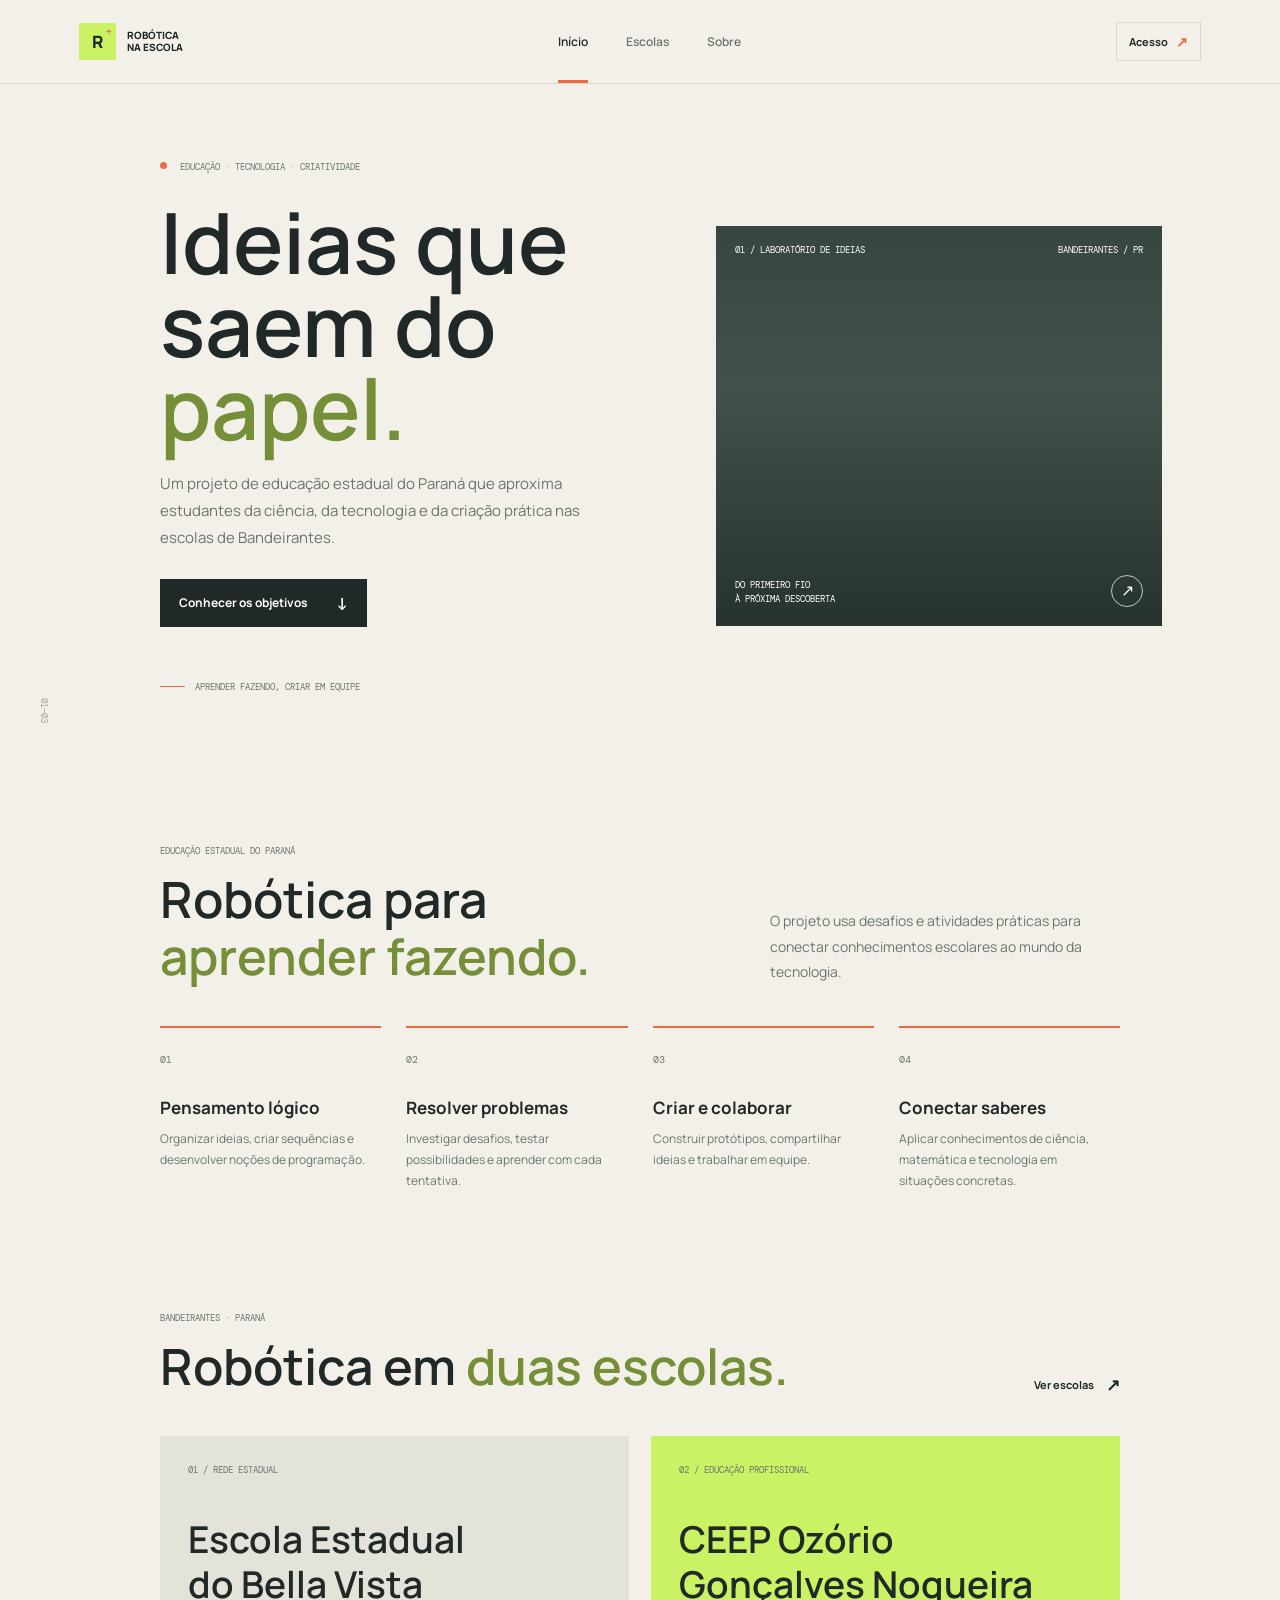
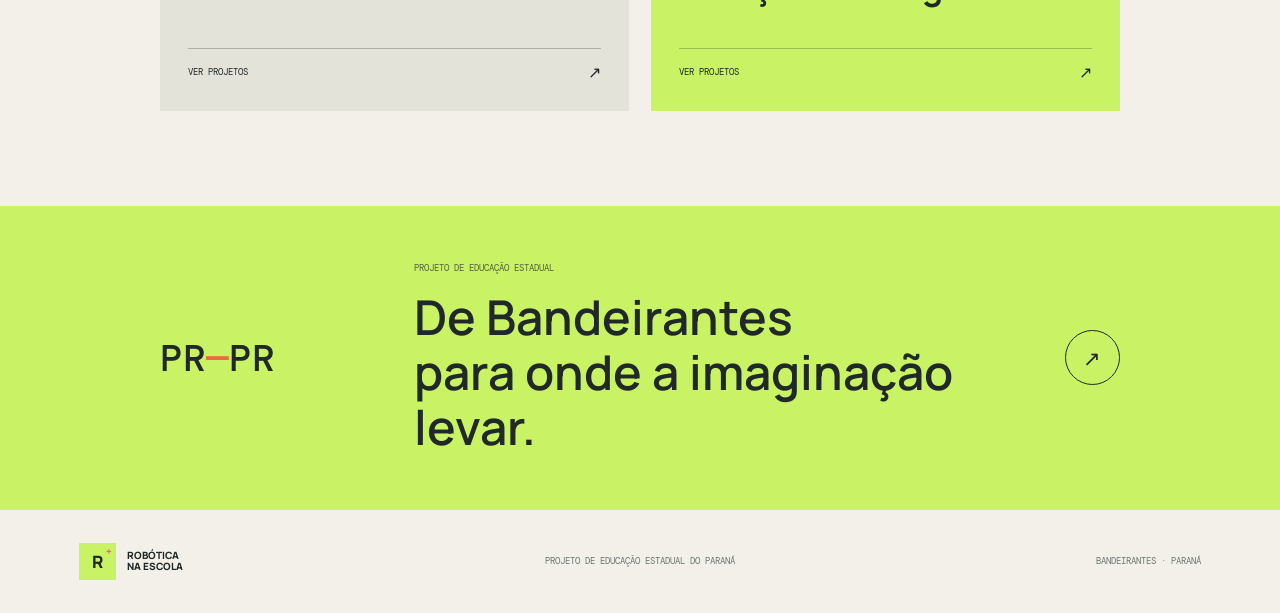
==== index.html @ b1c31bf0 "Initial commit" ====
<!DOCTYPE html>
<html lang="pt-BR">
<head>
  <meta charset="UTF-8">
  <meta name="viewport" content="width=device-width, initial-scale=1.0">
  <meta name="description" content="Projetos e experiências de robótica educativa desenvolvidos nas escolas de Bandeirantes, Paraná.">
  <title>Robótica na Escola | Bandeirantes, PR</title>
  <link rel="preconnect" href="https://fonts.googleapis.com">
  <link rel="preconnect" href="https://fonts.gstatic.com" crossorigin>
  <link href="https://fonts.googleapis.com/css2?family=DM+Mono:wght@400;500&family=Manrope:wght@400;500;600;700;800&display=swap" rel="stylesheet">
  <link rel="stylesheet" href="css/style.css">
</head>
<body>
  <header class="site-header">
    <a class="brand" href="index.html" aria-label="Robótica na Escola, página inicial">
      <span class="brand-mark" aria-hidden="true">R<span>+</span></span><span>ROBÓTICA<br>NA ESCOLA</span>
    </a>
    <nav class="main-nav" aria-label="Navegação principal"><a class="active" href="index.html">Início</a><a href="projetos.html">Escolas</a><a href="sobre.html">Sobre</a></nav>
    <a class="header-access" href="login.html">Acesso <span aria-hidden="true">↗</span></a>
  </header>
  <main>
    <section class="hero">
      <div class="hero-copy">
        <p class="eyebrow"><span class="live-dot"></span> EDUCAÇÃO · TECNOLOGIA · CRIATIVIDADE</p>
        <h1>Ideias que<br>saem do <em>papel.</em></h1>
        <p class="hero-intro">Um projeto de educação estadual do Paraná que aproxima estudantes da ciência, da tecnologia e da criação prática nas escolas de Bandeirantes.</p>
        <a class="button button-dark" href="#objetivos">Conhecer os objetivos <span aria-hidden="true">↓</span></a>
        <div class="hero-note"><span class="note-line"></span> APRENDER FAZENDO, CRIAR EM EQUIPE</div>
      </div>
      <div class="hero-visual" role="img" aria-label="Robô educativo montado com peças eletrônicas">
        <div class="visual-label"><span>01 / LABORATÓRIO DE IDEIAS</span><span>BANDEIRANTES / PR</span></div>
        <div class="visual-caption"><span>DO PRIMEIRO FIO<br>À PRÓXIMA DESCOBERTA</span><span class="caption-arrow">↗</span></div>
      </div>
      <div class="hero-index" aria-hidden="true">01—03</div>
    </section>
    <section class="objectives section-wrap" id="objetivos">
      <div class="section-heading"><div><p class="eyebrow">EDUCAÇÃO ESTADUAL DO PARANÁ</p><h2>Robótica para<br><em>aprender fazendo.</em></h2></div><p class="objectives-intro">O projeto usa desafios e atividades práticas para conectar conhecimentos escolares ao mundo da tecnologia.</p></div>
      <div class="objective-grid">
        <article><span class="principle-number">01</span><h3>Pensamento lógico</h3><p>Organizar ideias, criar sequências e desenvolver noções de programação.</p></article>
        <article><span class="principle-number">02</span><h3>Resolver problemas</h3><p>Investigar desafios, testar possibilidades e aprender com cada tentativa.</p></article>
        <article><span class="principle-number">03</span><h3>Criar e colaborar</h3><p>Construir protótipos, compartilhar ideias e trabalhar em equipe.</p></article>
        <article><span class="principle-number">04</span><h3>Conectar saberes</h3><p>Aplicar conhecimentos de ciência, matemática e tecnologia em situações concretas.</p></article>
      </div>
    </section>
    <section class="schools-preview section-wrap">
      <div class="section-heading"><div><p class="eyebrow">BANDEIRANTES · PARANÁ</p><h2>Robótica em <em>duas escolas.</em></h2></div><a class="text-link" href="projetos.html">Ver escolas <span aria-hidden="true">↗</span></a></div>
      <div class="school-grid">
        <a class="school-card" href="bella-vista.html"><span class="school-index">01 / REDE ESTADUAL</span><h3>Escola Estadual<br>do Bella Vista</h3><span class="school-link">VER PROJETOS <b aria-hidden="true">↗</b></span></a>
        <a class="school-card school-card-accent" href="ceep.html"><span class="school-index">02 / EDUCAÇÃO PROFISSIONAL</span><h3>CEEP Ozório<br>Gonçalves Nogueira</h3><span class="school-link">VER PROJETOS <b aria-hidden="true">↗</b></span></a>
      </div>
    </section>
    <section class="location-band"><div class="location-number">PR<span>—</span>PR</div><div><p class="eyebrow">PROJETO DE EDUCAÇÃO ESTADUAL</p><h2>De Bandeirantes<br>para onde a imaginação levar.</h2></div><a class="round-link" href="sobre.html" aria-label="Saiba mais sobre a proposta">↗</a></section>
  </main>
  <footer class="site-footer"><a class="brand footer-brand" href="index.html"><span class="brand-mark" aria-hidden="true">R<span>+</span></span><span>ROBÓTICA<br>NA ESCOLA</span></a><span>PROJETO DE EDUCAÇÃO ESTADUAL DO PARANÁ</span><span>BANDEIRANTES · PARANÁ</span></footer>
</body>
</html>
---- css/style.css ----
:root {
  color-scheme: light;
  --paper: #f2f0e9;
  --ink: #202927;
  --muted: #6d7470;
  --line: #d8d8cf;
  --green: #c9f264;
  --orange: #ec6945;
  --display: "Manrope", sans-serif;
  --mono: "DM Mono", monospace;
}
* { box-sizing: border-box; }
html { scroll-behavior: smooth; }
body { margin: 0; background: var(--paper); color: var(--ink); font-family: var(--display); -webkit-font-smoothing: antialiased; }
a { color: inherit; text-decoration: none; }
.site-header { height: 84px; padding: 0 6.2%; display: flex; align-items: center; justify-content: space-between; border-bottom: 1px solid var(--line); }
.brand { display: inline-flex; align-items: center; gap: 11px; font-size: 10px; font-weight: 800; line-height: 1.12; }
.brand-mark { width: 37px; height: 37px; display: grid; place-items: center; position: relative; background: var(--green); font-size: 17px; font-weight: 800; }
.brand-mark span { position: absolute; right: 4px; top: 3px; color: var(--orange); font-size: 10px; }
.main-nav { display: flex; align-items: center; gap: 38px; height: 100%; }
.main-nav a { height: 100%; display: inline-flex; align-items: center; position: relative; color: var(--muted); font-size: 12px; font-weight: 600; }
.main-nav a:hover, .main-nav a.active { color: var(--ink); }
.main-nav a.active::after { position: absolute; right: 0; bottom: 0; left: 0; height: 3px; background: var(--orange); content: ""; }
.header-place, .eyebrow, .visual-label, .visual-caption, .hero-note, .feature-meta, .project-tag, .site-footer > span { font-family: var(--mono); font-size: 9px; }
.header-place { color: var(--muted); }
.eyebrow { margin: 0; color: var(--muted); line-height: 1.7; }
.live-dot { width: 7px; height: 7px; display: inline-block; margin: 0 8px 1px 0; border-radius: 50%; background: var(--orange); }
h1, h2, h3, p { margin-top: 0; }
.hero { min-height: 590px; padding: 76px 9.2% 66px 12.5%; display: grid; grid-template-columns: 1fr .92fr; align-items: center; gap: 7%; position: relative; overflow: hidden; }
.hero-copy { position: relative; z-index: 1; }
.hero h1, .page-hero h1, .about-copy h1 { margin: 26px 0 20px; font-size: clamp(54px, 6.6vw, 88px); font-weight: 600; line-height: .98; }
h1 em, h2 em { color: #758f38; font-style: normal; }
.hero-intro, .page-intro { max-width: 420px; margin-bottom: 28px; color: var(--muted); font-size: 15px; line-height: 1.8; }
.button { display: inline-flex; min-height: 48px; padding: 0 19px; align-items: center; gap: 28px; font-size: 12px; font-weight: 700; transition: transform 180ms ease, background 180ms ease; }
.button:hover { transform: translateY(-2px); }
.button-dark { background: var(--ink); color: white; }
.button-dark:hover { background: #394540; }
.button span, .text-link span { font-size: 17px; }
.hero-note { margin-top: 54px; display: flex; align-items: center; gap: 10px; color: var(--muted); }
.note-line { width: 25px; height: 1px; background: var(--orange); }
.hero-visual { min-height: 400px; position: relative; background: #42514b url("https://images.unsplash.com/photo-1485827404703-89b55fcc595e?auto=format&fit=crop&w=1100&q=85") center 42% / cover; }
.hero-visual::after { position: absolute; inset: 0; background: linear-gradient(180deg, rgba(24,34,30,.24), transparent 40%, rgba(24,34,30,.65)); content: ""; }
.visual-label, .visual-caption { position: absolute; z-index: 1; right: 19px; left: 19px; display: flex; justify-content: space-between; color: white; }
.visual-label { top: 18px; }
.visual-caption { bottom: 19px; align-items: end; line-height: 1.65; }
.caption-arrow { width: 32px; height: 32px; display: grid; place-items: center; border: 1px solid rgba(255,255,255,.7); border-radius: 50%; font-size: 16px; }
.hero-index { position: absolute; bottom: 36px; left: 3%; color: #a2a49b; font-family: var(--mono); font-size: 9px; writing-mode: vertical-rl; }
.intro-strip { min-height: 150px; padding: 34px 12.5%; display: grid; grid-template-columns: 1fr 2fr 1fr; align-items: center; gap: 30px; border-block: 1px solid var(--line); }
.intro-strip p:nth-child(2) { max-width: 600px; margin: 0; font-size: 18px; font-weight: 600; line-height: 1.5; }
.text-link { display: inline-flex; align-items: center; justify-content: end; gap: 12px; font-size: 11px; font-weight: 700; white-space: nowrap; }
.text-link:hover { color: #758f38; }
.section-wrap { padding-right: 12.5%; padding-left: 12.5%; }
.objectives { padding-top: 85px; padding-bottom: 85px; }
.objectives .section-heading { align-items: end; }
.objectives-intro { max-width: 350px; margin: 0 0 2px; color: var(--muted); font-size: 14px; line-height: 1.8; }
.objective-grid { display: grid; grid-template-columns: repeat(4, 1fr); gap: 25px; }
.objective-grid article { min-height: 180px; padding: 18px 16px 10px 0; border-top: 2px solid var(--orange); }
.objective-grid h3 { margin: 28px 0 9px; font-size: 17px; font-weight: 700; }
.objective-grid p { margin: 0; color: var(--muted); font-size: 12px; line-height: 1.75; }
.schools-preview { padding-top: 20px; padding-bottom: 95px; }
.school-grid, .school-directory { display: grid; grid-template-columns: repeat(2, minmax(0, 1fr)); gap: 22px; }
.school-card { min-height: 275px; padding: 28px; display: flex; flex-direction: column; align-items: flex-start; justify-content: space-between; background: #e4e3da; transition: transform 180ms ease, background 180ms ease; }
.school-card:hover { transform: translateY(-4px); background: #ddded2; }
.school-card-accent { background: var(--green); }
.school-card-accent:hover { background: #d9fb8d; }
.school-index { font-family: var(--mono); font-size: 9px; color: var(--muted); }
.school-card h2, .school-card h3 { margin: 32px 0; font-size: clamp(26px, 3vw, 37px); font-weight: 600; line-height: 1.2; }
.school-card p { max-width: 400px; margin: -12px 0 22px; color: var(--muted); font-size: 13px; line-height: 1.7; }
.school-link { width: 100%; padding-top: 13px; display: flex; justify-content: space-between; align-items: center; border-top: 1px solid rgba(32,41,39,.28); font-family: var(--mono); font-size: 9px; }
.school-link b { font-size: 16px; font-weight: 400; }
.school-directory { padding-top: 60px; padding-bottom: 90px; }
.school-directory .school-card { min-height: 330px; }
.school-hero { min-height: 480px; padding: 65px 12.5%; display: grid; grid-template-columns: 1fr .8fr; align-items: center; gap: 8%; border-bottom: 1px solid var(--line); }
.school-hero h1 { margin: 24px 0 18px; font-size: clamp(46px, 5.6vw, 70px); font-weight: 600; line-height: 1.03; }
.school-hero .page-intro { max-width: 450px; }
.school-hero .text-link { justify-content: start; }
.school-hero-image { min-height: 325px; background-color: #d7d9ce; background-position: center; background-size: cover; }
.school-hero-bella .school-hero-image { background-image: url("https://images.unsplash.com/photo-1581091226825-a6a2a5aee158?auto=format&fit=crop&w=1000&q=85"); }
.school-hero-ceep .school-hero-image { background-image: url("https://images.unsplash.com/photo-1518770660439-4636190af475?auto=format&fit=crop&w=1000&q=85"); }
.school-projects { padding-top: 80px; padding-bottom: 95px; }
.school-projects .section-heading { align-items: end; }
.school-projects .section-heading h2 { line-height: 1.16; }
.empty-projects { min-height: 240px; padding: 35px; display: flex; flex-direction: column; align-items: flex-start; justify-content: center; border: 1px dashed #b7bbb0; }
.empty-mark { width: 36px; height: 36px; margin-bottom: 18px; display: grid; place-items: center; background: var(--green); font-size: 23px; }
.empty-projects h3 { margin-bottom: 8px; font-size: 18px; font-weight: 600; }
.empty-projects p { max-width: 540px; margin: 0; color: var(--muted); font-size: 13px; line-height: 1.8; }
.featured { padding-top: 95px; padding-bottom: 100px; }
.section-heading { margin-bottom: 40px; display: flex; justify-content: space-between; align-items: end; gap: 24px; }
.section-heading h2 { margin: 12px 0 0; font-size: clamp(34px, 4vw, 50px); font-weight: 600; line-height: 1.15; }
.feature-grid { display: grid; grid-template-columns: 1.2fr .8fr; align-items: start; gap: 28px; }
.feature-card { display: block; }
.feature-card:nth-child(2) { margin-top: 78px; }
.feature-image { height: 260px; background-color: #d7d9ce; background-position: center; background-size: cover; transition: filter 220ms ease; }
.feature-card:hover .feature-image { filter: saturate(1.18); }
.image-circuit { background-image: url("https://images.unsplash.com/photo-1518770660439-4636190af475?auto=format&fit=crop&w=1000&q=80"); }
.image-team { background-image: url("https://images.unsplash.com/photo-1581091226825-a6a2a5aee158?auto=format&fit=crop&w=900&q=80"); }
.feature-meta { margin: 16px 0 11px; display: flex; justify-content: space-between; color: var(--muted); }
.feature-card h3 { margin: 0; font-size: 20px; font-weight: 600; line-height: 1.35; }
.location-band { min-height: 300px; padding: 55px 12.5%; display: grid; grid-template-columns: .7fr 2fr auto; align-items: center; gap: 40px; background: var(--green); }
.location-number { font-family: var(--mono); font-size: 38px; font-weight: 500; }
.location-number span { color: var(--orange); }
.location-band .eyebrow { color: #53623b; }
.location-band h2 { margin: 13px 0 0; font-size: clamp(32px, 4vw, 48px); font-weight: 600; line-height: 1.15; }
.round-link { width: 55px; height: 55px; display: grid; place-items: center; border: 1px solid var(--ink); border-radius: 50%; font-size: 21px; }
.round-link:hover { background: rgba(255,255,255,.5); }
.site-footer { min-height: 103px; padding: 20px 6.2%; display: flex; justify-content: space-between; align-items: center; gap: 20px; }
.site-footer > span { color: var(--muted); }
.footer-brand { flex-shrink: 0; }
.page-hero { padding: 95px 12.5% 75px; border-bottom: 1px solid var(--line); }
.page-hero h1 { margin-bottom: 20px; }
.page-hero .page-intro { margin-bottom: 0; }
.project-list { padding-top: 25px; padding-bottom: 90px; }
.project-entry { padding: 55px 0; display: grid; grid-template-columns: 1.15fr .85fr; align-items: center; gap: 8%; border-bottom: 1px solid var(--line); }
.project-entry-reverse { grid-template-columns: .85fr 1.15fr; }
.project-entry-reverse .project-photo { order: 2; }
.project-photo { min-height: 340px; background-position: center; background-size: cover; }
.project-photo-one { background-image: url("https://images.unsplash.com/photo-1518770660439-4636190af475?auto=format&fit=crop&w=1100&q=85"); }
.project-photo-two { background-image: url("https://images.unsplash.com/photo-1485827404703-89b55fcc595e?auto=format&fit=crop&w=1100&q=85"); }
.project-photo-three { background-image: url("https://images.unsplash.com/photo-1581091226825-a6a2a5aee158?auto=format&fit=crop&w=1100&q=85"); }
.project-info h2 { margin: 14px 0; font-size: clamp(30px, 3.6vw, 45px); font-weight: 600; line-height: 1.13; }
.project-info > p:not(.eyebrow) { max-width: 390px; margin-bottom: 22px; color: var(--muted); font-size: 13px; line-height: 1.8; }
.project-tag { display: inline-block; padding: 8px 10px; background: #e5e4db; color: #59625c; }
.closing-band { padding: 76px 12.5% 82px; background: var(--ink); color: white; }
.closing-band .eyebrow { color: #b6c3ad; }
.closing-band h2 { margin: 15px 0 25px; font-size: clamp(37px, 5vw, 58px); font-weight: 600; line-height: 1.12; }
.button-light { background: var(--green); color: var(--ink); }
.button-light:hover { background: #dbff88; }
.about-hero { min-height: 530px; padding: 75px 12.5%; display: grid; grid-template-columns: 1fr .86fr; align-items: center; gap: 8%; }
.about-copy h1 { font-size: clamp(52px, 6vw, 76px); }
.about-copy .page-intro { max-width: 460px; }
.about-photo { min-height: 370px; background: #d8d9cd url("https://images.unsplash.com/photo-1518770660439-4636190af475?auto=format&fit=crop&w=1000&q=85") center / cover; }
.principles { padding-top: 80px; padding-bottom: 95px; border-top: 1px solid var(--line); }
.principle-grid { margin-top: 42px; display: grid; grid-template-columns: repeat(3, 1fr); gap: 34px; }
.principle-grid article { padding-top: 20px; border-top: 2px solid var(--orange); }
.principle-number { color: var(--muted); font-family: var(--mono); font-size: 10px; }
.principle-grid h3 { margin: 26px 0 10px; font-size: 19px; font-weight: 700; }
.principle-grid p { max-width: 280px; margin: 0; color: var(--muted); font-size: 13px; line-height: 1.8; }
.about-location { min-height: 300px; padding: 56px 17%; display: flex; align-items: center; gap: 10%; background: #e3e3d9; }
.location-stamp { width: 104px; height: 104px; flex: 0 0 104px; display: grid; place-items: center; border: 1px solid var(--orange); border-radius: 50%; color: #b74c30; font-family: var(--mono); font-size: 10px; line-height: 1.8; text-align: center; transform: rotate(-10deg); }
.about-location h2 { margin: 11px 0; font-size: 33px; font-weight: 600; }
.about-location div > p:last-child { max-width: 540px; margin: 0; color: var(--muted); font-size: 13px; line-height: 1.8; }
.header-access { display: inline-flex; align-items: center; gap: 8px; padding: 9px 12px; border: 1px solid var(--line); font-size: 11px; font-weight: 700; }
.header-access span { color: var(--orange); font-size: 14px; }
.published-project { margin-top: 18px; padding: 24px; background: #e7e6de; }
.published-project img { width: 100%; max-height: 360px; margin-bottom: 20px; object-fit: cover; }
.published-project h3 { margin: 0 0 10px; font-size: 22px; }
.published-project p { max-width: 750px; margin: 0 0 12px; color: var(--muted); font-size: 13px; line-height: 1.8; white-space: pre-line; }
.published-project .published-summary { color: var(--ink); font-size: 15px; font-weight: 600; }
.portal-main { min-height: calc(100vh - 187px); padding: 70px 12.5% 90px; display: grid; grid-template-columns: .85fr 1.15fr; align-items: start; gap: 8%; }
.portal-heading h1 { margin: 24px 0 17px; font-size: clamp(48px, 5vw, 68px); font-weight: 600; line-height: 1.02; }
.portal-heading > p:last-child { max-width: 390px; color: var(--muted); font-size: 14px; line-height: 1.8; }
.portal-panel { min-width: 0; padding: 28px; background: #e7e6de; }
.connection-notice, .workspace-message { margin: 0 0 20px; padding: 12px 14px; background: #f3f0e7; color: var(--muted); font-size: 12px; line-height: 1.6; }
.workspace-message.is-error { color: #a33d29; }
.login-form, .proposal-form { display: grid; gap: 10px; }
.signup-form { margin-top: 25px; padding-top: 24px; border-top: 1px solid #c9cbc1; }
.login-form .eyebrow, .proposal-form .eyebrow { margin-bottom: 7px; }
.login-form label, .proposal-form label { margin-top: 6px; font-size: 12px; font-weight: 700; }
.login-form input, .proposal-form input, .proposal-form select, .proposal-form textarea { width: 100%; min-height: 44px; padding: 10px 12px; border: 1px solid #c4c7bb; border-radius: 0; background: var(--paper); color: var(--ink); font: inherit; font-size: 13px; }
.proposal-form textarea { resize: vertical; line-height: 1.6; }
.login-form .button, .proposal-form .button { justify-self: start; margin-top: 10px; border: 0; cursor: pointer; }
.login-form .button-outline { border: 1px solid #9ea49a; background: transparent; color: var(--ink); }
.form-help { margin: 8px 0 0; color: var(--muted); font-size: 11px; line-height: 1.6; }
.workspace-top { margin-bottom: 20px; display: flex; justify-content: space-between; align-items: center; gap: 15px; }
.workspace-top h2 { margin: 5px 0 0; font-size: 23px; }
.button-outline { min-height: 40px; border: 1px solid #9ea49a; background: transparent; color: var(--ink); cursor: pointer; }
.proposal-form { padding-top: 22px; border-top: 1px solid #c9cbc1; }
.dashboard-section { margin-top: 35px; padding-top: 22px; border-top: 1px solid #c9cbc1; }
.dashboard-section h3 { margin-bottom: 15px; font-size: 17px; }
.dashboard-row { min-height: 48px; padding: 10px 0; display: flex; justify-content: space-between; align-items: center; gap: 14px; border-top: 1px solid #d2d3ca; font-size: 12px; }
.text-button { flex: 0 0 auto; padding: 8px 0 8px 8px; border: 0; background: transparent; color: #526b35; font: inherit; font-weight: 700; cursor: pointer; }
.review-item { padding: 18px 0; border-top: 1px solid #d2d3ca; }
.review-item h4 { margin: 0 0 8px; font-size: 16px; }
.review-item p { margin: 0 0 8px; color: var(--muted); font-size: 12px; line-height: 1.7; white-space: pre-line; }
.review-actions { display: flex; gap: 10px; margin-top: 15px; }
.review-actions .button { min-height: 38px; padding: 0 13px; font-size: 11px; }
.review-actions .button:disabled { opacity: .5; cursor: wait; }
[hidden] { display: none !important; }
@media (max-width: 760px) {
  .site-header { height: 72px; padding: 0 5%; }
  .brand { gap: 8px; font-size: 9px; }
  .brand-mark { width: 33px; height: 33px; }
  .main-nav { gap: 17px; }
  .main-nav a { font-size: 11px; }
  .header-place { display: none; }
  .header-access { padding: 7px 8px; font-size: 10px; }
  .hero { min-height: auto; padding: 62px 7% 48px; grid-template-columns: 1fr; gap: 38px; }
  .hero h1, .page-hero h1, .about-copy h1 { font-size: clamp(52px, 13vw, 76px); }
  .hero-note { margin-top: 34px; }
  .hero-visual { min-height: 350px; }
  .hero-index { display: none; }
  .intro-strip { padding: 30px 7%; grid-template-columns: 1fr; gap: 13px; }
  .intro-strip p:nth-child(2) { font-size: 17px; }
  .text-link { justify-content: start; }
  .section-wrap { padding-right: 7%; padding-left: 7%; }
  .objectives { padding-top: 60px; padding-bottom: 55px; }
  .objectives .section-heading { align-items: start; }
  .objectives-intro { font-size: 13px; }
  .objective-grid { grid-template-columns: repeat(2, minmax(0, 1fr)); gap: 14px; }
  .objective-grid article { min-height: 165px; padding-right: 8px; }
  .objective-grid h3 { margin-top: 20px; font-size: 15px; }
  .school-grid, .school-directory { grid-template-columns: 1fr; gap: 14px; }
  .school-card { min-height: 240px; padding: 23px; }
  .school-card h2, .school-card h3 { font-size: 29px; }
  .schools-preview { padding-top: 0; padding-bottom: 65px; }
  .school-directory { padding-top: 35px; padding-bottom: 55px; }
  .school-directory .school-card { min-height: 270px; }
  .school-hero { min-height: auto; padding: 58px 7% 44px; grid-template-columns: 1fr; gap: 25px; }
  .school-hero h1 { font-size: clamp(43px, 11vw, 64px); }
  .school-hero-image { min-height: 270px; }
  .school-projects { padding-top: 55px; padding-bottom: 65px; }
  .school-projects .section-heading { align-items: start; }
  .empty-projects { min-height: 220px; padding: 25px; }
  .featured { padding-top: 65px; padding-bottom: 68px; }
  .section-heading { align-items: start; flex-direction: column; gap: 18px; }
  .feature-grid { grid-template-columns: 1fr; gap: 36px; }
  .feature-card:nth-child(2) { margin-top: 0; }
  .feature-image { height: 250px; }
  .location-band { min-height: 280px; padding: 45px 7%; grid-template-columns: 1fr auto; gap: 15px; }
  .location-number { grid-column: 1 / -1; font-size: 29px; }
  .location-band h2 { font-size: 34px; }
  .round-link { width: 46px; height: 46px; }
  .site-footer { padding: 24px 5%; flex-wrap: wrap; }
  .site-footer > span { font-size: 8px; }
  .page-hero { padding: 65px 7% 50px; }
  .project-list { padding-top: 0; padding-bottom: 55px; }
  .project-entry, .project-entry-reverse { padding: 35px 0; grid-template-columns: 1fr; gap: 25px; }
  .project-entry-reverse .project-photo { order: 0; }
  .project-photo { min-height: 270px; }
  .closing-band { padding: 58px 7%; }
  .about-hero { padding: 60px 7% 50px; grid-template-columns: 1fr; gap: 20px; }
  .about-photo { min-height: 280px; }
  .principles { padding-top: 60px; padding-bottom: 65px; }
  .principle-grid { margin-top: 25px; grid-template-columns: 1fr; gap: 25px; }
  .principle-grid article { padding-top: 15px; }
  .principle-grid h3 { margin: 16px 0 7px; }
  .about-location { padding: 45px 7%; align-items: flex-start; gap: 22px; }
  .location-stamp { width: 75px; height: 75px; flex-basis: 75px; font-size: 8px; }
  .about-location h2 { font-size: 25px; }
  .portal-main { padding: 52px 7% 65px; grid-template-columns: 1fr; gap: 30px; }
  .portal-heading h1 { font-size: 52px; }
  .portal-panel { padding: 22px; }
}
@media (max-width: 390px) {
  .site-header { padding: 0 4%; }
  .main-nav { gap: 11px; }
  .brand { gap: 6px; font-size: 8px; }
  .brand-mark { width: 29px; height: 29px; }
  .main-nav a { font-size: 10px; }
  .about-location { flex-direction: column; }
}
@media (prefers-reduced-motion: reduce) {
  *, *::before, *::after { scroll-behavior: auto !important; transition-duration: .01ms !important; }
}
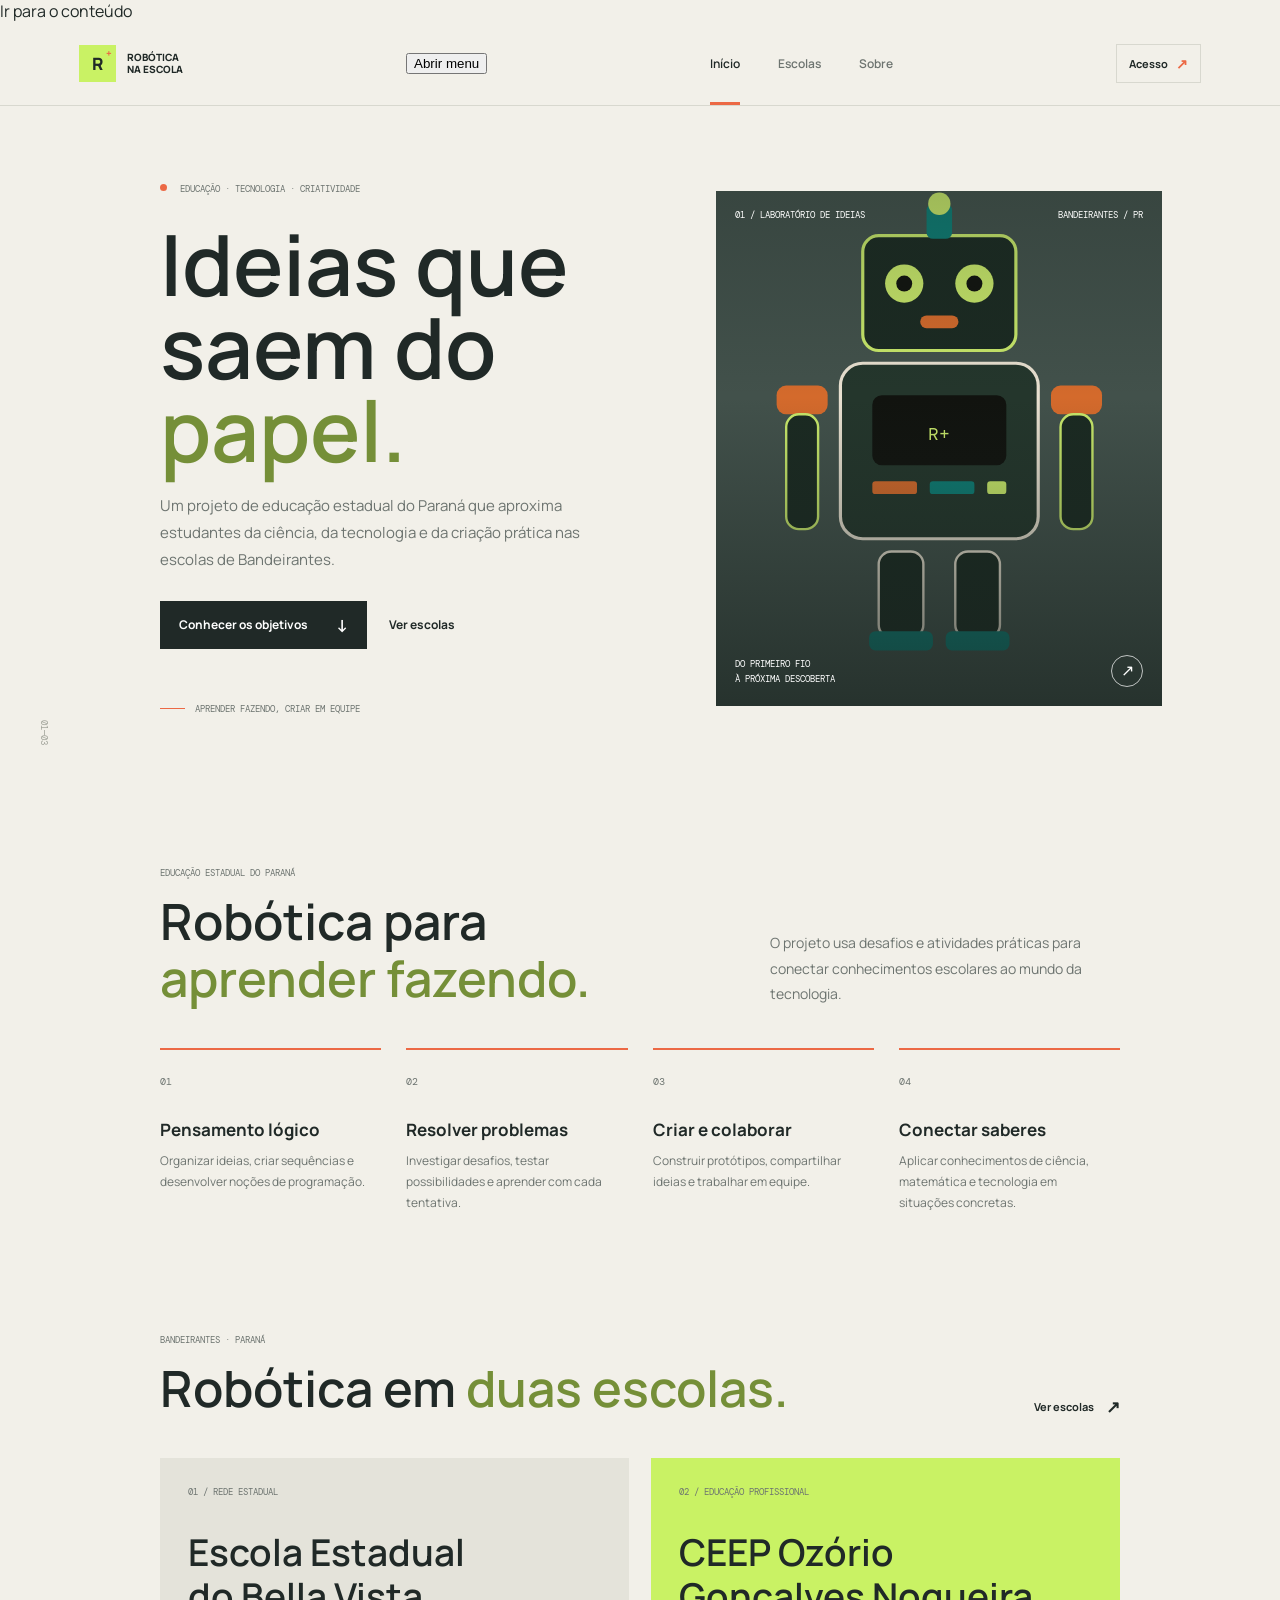
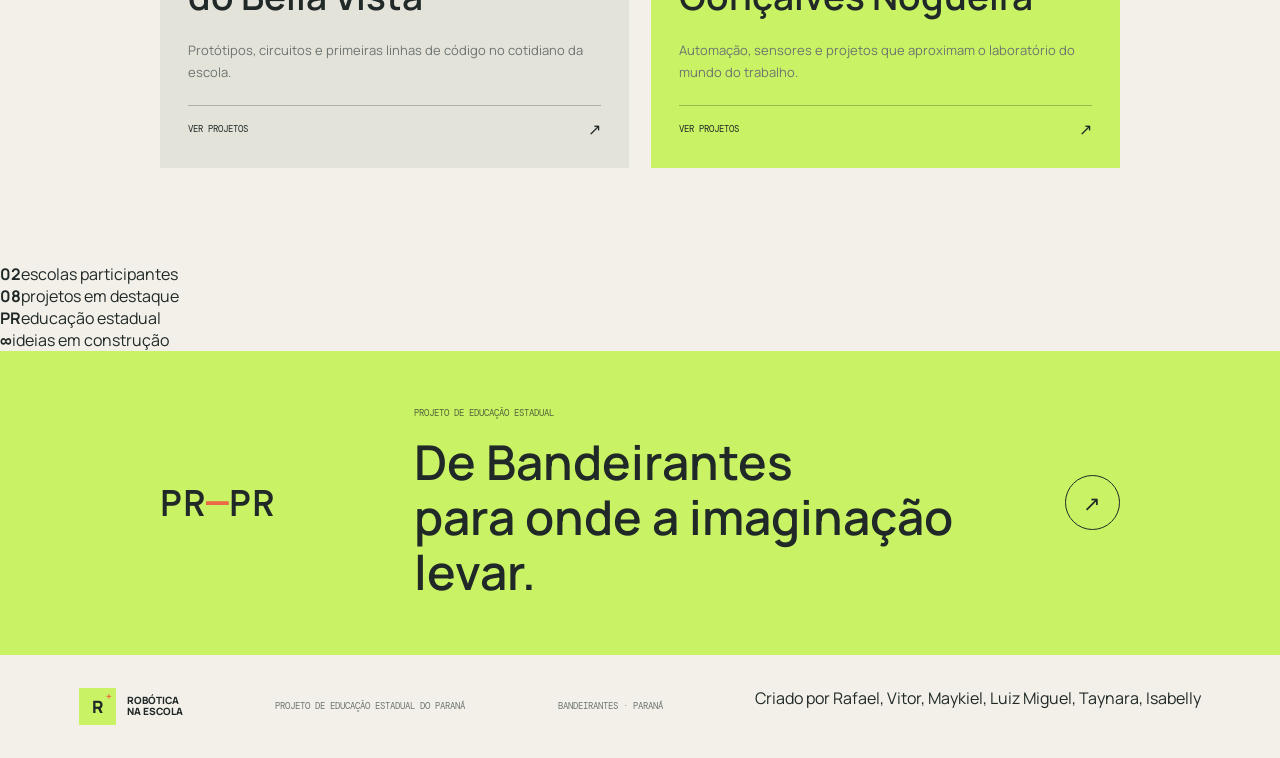
==== commit 9eab0fd1: "Update index.html" ====
--- a/index.html
+++ b/index.html
@@ -11,46 +11,152 @@
   <link rel="stylesheet" href="css/style.css">
 </head>
 <body>
+  <a class="skip-link" href="#conteudo">Ir para o conteúdo</a>
   <header class="site-header">
     <a class="brand" href="index.html" aria-label="Robótica na Escola, página inicial">
-      <span class="brand-mark" aria-hidden="true">R<span>+</span></span><span>ROBÓTICA<br>NA ESCOLA</span>
+      <span class="brand-mark" aria-hidden="true">R<span>+</span></span>
+      <span>ROBÓTICA<br>NA ESCOLA</span>
     </a>
-    <nav class="main-nav" aria-label="Navegação principal"><a class="active" href="index.html">Início</a><a href="projetos.html">Escolas</a><a href="sobre.html">Sobre</a></nav>
+    <button class="nav-toggle" type="button" aria-expanded="false" aria-controls="menu-principal">
+      <span class="sr-only">Abrir menu</span>
+      <span></span><span></span>
+    </button>
+    <nav class="main-nav" id="menu-principal" aria-label="Navegação principal">
+      <a class="active" href="index.html">Início</a>
+      <a href="projetos.html">Escolas</a>
+      <a href="sobre.html">Sobre</a>
+    </nav>
     <a class="header-access" href="login.html">Acesso <span aria-hidden="true">↗</span></a>
   </header>
-  <main>
+
+  <main id="conteudo">
     <section class="hero">
       <div class="hero-copy">
         <p class="eyebrow"><span class="live-dot"></span> EDUCAÇÃO · TECNOLOGIA · CRIATIVIDADE</p>
         <h1>Ideias que<br>saem do <em>papel.</em></h1>
         <p class="hero-intro">Um projeto de educação estadual do Paraná que aproxima estudantes da ciência, da tecnologia e da criação prática nas escolas de Bandeirantes.</p>
-        <a class="button button-dark" href="#objetivos">Conhecer os objetivos <span aria-hidden="true">↓</span></a>
+        <div class="hero-actions">
+          <a class="button button-dark" href="#objetivos">Conhecer os objetivos <span aria-hidden="true">↓</span></a>
+          <a class="button button-ghost" href="projetos.html">Ver escolas</a>
+        </div>
         <div class="hero-note"><span class="note-line"></span> APRENDER FAZENDO, CRIAR EM EQUIPE</div>
       </div>
       <div class="hero-visual" role="img" aria-label="Robô educativo montado com peças eletrônicas">
         <div class="visual-label"><span>01 / LABORATÓRIO DE IDEIAS</span><span>BANDEIRANTES / PR</span></div>
+        <div class="robot-stage">
+          <div class="grid-lines" aria-hidden="true"></div>
+          <svg class="robot-svg" viewBox="0 0 280 320" fill="none" xmlns="http://www.w3.org/2000/svg" aria-hidden="true">
+            <rect x="92" y="28" width="96" height="72" rx="10" fill="#1B2A22" stroke="#C8E86A" stroke-width="2"/>
+            <circle cx="118" cy="58" r="12" fill="#C8E86A"/>
+            <circle cx="162" cy="58" r="12" fill="#C8E86A"/>
+            <circle cx="118" cy="58" r="5" fill="#11130F"/>
+            <circle cx="162" cy="58" r="5" fill="#11130F"/>
+            <rect x="128" y="78" width="24" height="8" rx="4" fill="#D46A2C"/>
+            <rect x="132" y="8" width="16" height="22" rx="4" fill="#0E7C74"/>
+            <circle cx="140" cy="8" r="7" fill="#C8E86A" class="antenna-dot"/>
+            <rect x="78" y="108" width="124" height="110" rx="14" fill="#24362C" stroke="#E8E0D0" stroke-width="2"/>
+            <rect x="98" y="128" width="84" height="44" rx="6" fill="#11130F"/>
+            <text x="140" y="156" text-anchor="middle" fill="#C8E86A" font-family="DM Mono, monospace" font-size="11">R+</text>
+            <rect x="98" y="182" width="28" height="8" rx="2" fill="#D46A2C"/>
+            <rect x="134" y="182" width="28" height="8" rx="2" fill="#0E7C74"/>
+            <rect x="170" y="182" width="12" height="8" rx="2" fill="#C8E86A"/>
+            <rect x="38" y="122" width="32" height="18" rx="6" fill="#D46A2C"/>
+            <rect x="210" y="122" width="32" height="18" rx="6" fill="#D46A2C"/>
+            <rect x="44" y="140" width="20" height="72" rx="8" fill="#1B2A22" stroke="#C8E86A" stroke-width="1.5"/>
+            <rect x="216" y="140" width="20" height="72" rx="8" fill="#1B2A22" stroke="#C8E86A" stroke-width="1.5"/>
+            <rect x="102" y="226" width="28" height="54" rx="8" fill="#1B2A22" stroke="#E8E0D0" stroke-width="1.5"/>
+            <rect x="150" y="226" width="28" height="54" rx="8" fill="#1B2A22" stroke="#E8E0D0" stroke-width="1.5"/>
+            <rect x="96" y="276" width="40" height="12" rx="4" fill="#0E7C74"/>
+            <rect x="144" y="276" width="40" height="12" rx="4" fill="#0E7C74"/>
+          </svg>
+        </div>
         <div class="visual-caption"><span>DO PRIMEIRO FIO<br>À PRÓXIMA DESCOBERTA</span><span class="caption-arrow">↗</span></div>
       </div>
       <div class="hero-index" aria-hidden="true">01—03</div>
     </section>
+
     <section class="objectives section-wrap" id="objetivos">
-      <div class="section-heading"><div><p class="eyebrow">EDUCAÇÃO ESTADUAL DO PARANÁ</p><h2>Robótica para<br><em>aprender fazendo.</em></h2></div><p class="objectives-intro">O projeto usa desafios e atividades práticas para conectar conhecimentos escolares ao mundo da tecnologia.</p></div>
+      <div class="section-heading">
+        <div>
+          <p class="eyebrow">EDUCAÇÃO ESTADUAL DO PARANÁ</p>
+          <h2>Robótica para<br><em>aprender fazendo.</em></h2>
+        </div>
+        <p class="objectives-intro">O projeto usa desafios e atividades práticas para conectar conhecimentos escolares ao mundo da tecnologia.</p>
+      </div>
       <div class="objective-grid">
-        <article><span class="principle-number">01</span><h3>Pensamento lógico</h3><p>Organizar ideias, criar sequências e desenvolver noções de programação.</p></article>
-        <article><span class="principle-number">02</span><h3>Resolver problemas</h3><p>Investigar desafios, testar possibilidades e aprender com cada tentativa.</p></article>
-        <article><span class="principle-number">03</span><h3>Criar e colaborar</h3><p>Construir protótipos, compartilhar ideias e trabalhar em equipe.</p></article>
-        <article><span class="principle-number">04</span><h3>Conectar saberes</h3><p>Aplicar conhecimentos de ciência, matemática e tecnologia em situações concretas.</p></article>
+        <article>
+          <span class="principle-number">01</span>
+          <h3>Pensamento lógico</h3>
+          <p>Organizar ideias, criar sequências e desenvolver noções de programação.</p>
+        </article>
+        <article>
+          <span class="principle-number">02</span>
+          <h3>Resolver problemas</h3>
+          <p>Investigar desafios, testar possibilidades e aprender com cada tentativa.</p>
+        </article>
+        <article>
+          <span class="principle-number">03</span>
+          <h3>Criar e colaborar</h3>
+          <p>Construir protótipos, compartilhar ideias e trabalhar em equipe.</p>
+        </article>
+        <article>
+          <span class="principle-number">04</span>
+          <h3>Conectar saberes</h3>
+          <p>Aplicar conhecimentos de ciência, matemática e tecnologia em situações concretas.</p>
+        </article>
       </div>
     </section>
+
     <section class="schools-preview section-wrap">
-      <div class="section-heading"><div><p class="eyebrow">BANDEIRANTES · PARANÁ</p><h2>Robótica em <em>duas escolas.</em></h2></div><a class="text-link" href="projetos.html">Ver escolas <span aria-hidden="true">↗</span></a></div>
+      <div class="section-heading">
+        <div>
+          <p class="eyebrow">BANDEIRANTES · PARANÁ</p>
+          <h2>Robótica em <em>duas escolas.</em></h2>
+        </div>
+        <a class="text-link" href="projetos.html">Ver escolas <span aria-hidden="true">↗</span></a>
+      </div>
       <div class="school-grid">
-        <a class="school-card" href="bella-vista.html"><span class="school-index">01 / REDE ESTADUAL</span><h3>Escola Estadual<br>do Bella Vista</h3><span class="school-link">VER PROJETOS <b aria-hidden="true">↗</b></span></a>
-        <a class="school-card school-card-accent" href="ceep.html"><span class="school-index">02 / EDUCAÇÃO PROFISSIONAL</span><h3>CEEP Ozório<br>Gonçalves Nogueira</h3><span class="school-link">VER PROJETOS <b aria-hidden="true">↗</b></span></a>
+        <a class="school-card" href="bella-vista.html">
+          <span class="school-index">01 / REDE ESTADUAL</span>
+          <h3>Escola Estadual<br>do Bella Vista</h3>
+          <p>Protótipos, circuitos e primeiras linhas de código no cotidiano da escola.</p>
+          <span class="school-link">VER PROJETOS <b aria-hidden="true">↗</b></span>
+        </a>
+        <a class="school-card school-card-accent" href="ceep.html">
+          <span class="school-index">02 / EDUCAÇÃO PROFISSIONAL</span>
+          <h3>CEEP Ozório<br>Gonçalves Nogueira</h3>
+          <p>Automação, sensores e projetos que aproximam o laboratório do mundo do trabalho.</p>
+          <span class="school-link">VER PROJETOS <b aria-hidden="true">↗</b></span>
+        </a>
       </div>
     </section>
-    <section class="location-band"><div class="location-number">PR<span>—</span>PR</div><div><p class="eyebrow">PROJETO DE EDUCAÇÃO ESTADUAL</p><h2>De Bandeirantes<br>para onde a imaginação levar.</h2></div><a class="round-link" href="sobre.html" aria-label="Saiba mais sobre a proposta">↗</a></section>
+
+    <section class="stats-band">
+      <div class="stat"><strong>02</strong><span>escolas participantes</span></div>
+      <div class="stat"><strong>08</strong><span>projetos em destaque</span></div>
+      <div class="stat"><strong>PR</strong><span>educação estadual</span></div>
+      <div class="stat"><strong>∞</strong><span>ideias em construção</span></div>
+    </section>
+
+    <section class="location-band">
+      <div class="location-number">PR<span>—</span>PR</div>
+      <div>
+        <p class="eyebrow">PROJETO DE EDUCAÇÃO ESTADUAL</p>
+        <h2>De Bandeirantes<br>para onde a imaginação levar.</h2>
+      </div>
+      <a class="round-link" href="sobre.html" aria-label="Saiba mais sobre a proposta">↗</a>
+    </section>
   </main>
-  <footer class="site-footer"><a class="brand footer-brand" href="index.html"><span class="brand-mark" aria-hidden="true">R<span>+</span></span><span>ROBÓTICA<br>NA ESCOLA</span></a><span>PROJETO DE EDUCAÇÃO ESTADUAL DO PARANÁ</span><span>BANDEIRANTES · PARANÁ</span></footer>
+
+  <footer class="site-footer">
+    <a class="brand footer-brand" href="index.html">
+      <span class="brand-mark" aria-hidden="true">R<span>+</span></span>
+      <span>ROBÓTICA<br>NA ESCOLA</span>
+    </a>
+    <span>PROJETO DE EDUCAÇÃO ESTADUAL DO PARANÁ</span>
+    <span>BANDEIRANTES · PARANÁ</span>
+    <p class="credits">Criado por Rafael, Vitor, Maykiel, Luiz Miguel, Taynara, Isabelly</p>
+  </footer>
+  <script src="js/main.js"></script>
 </body>
-</html>+</html>
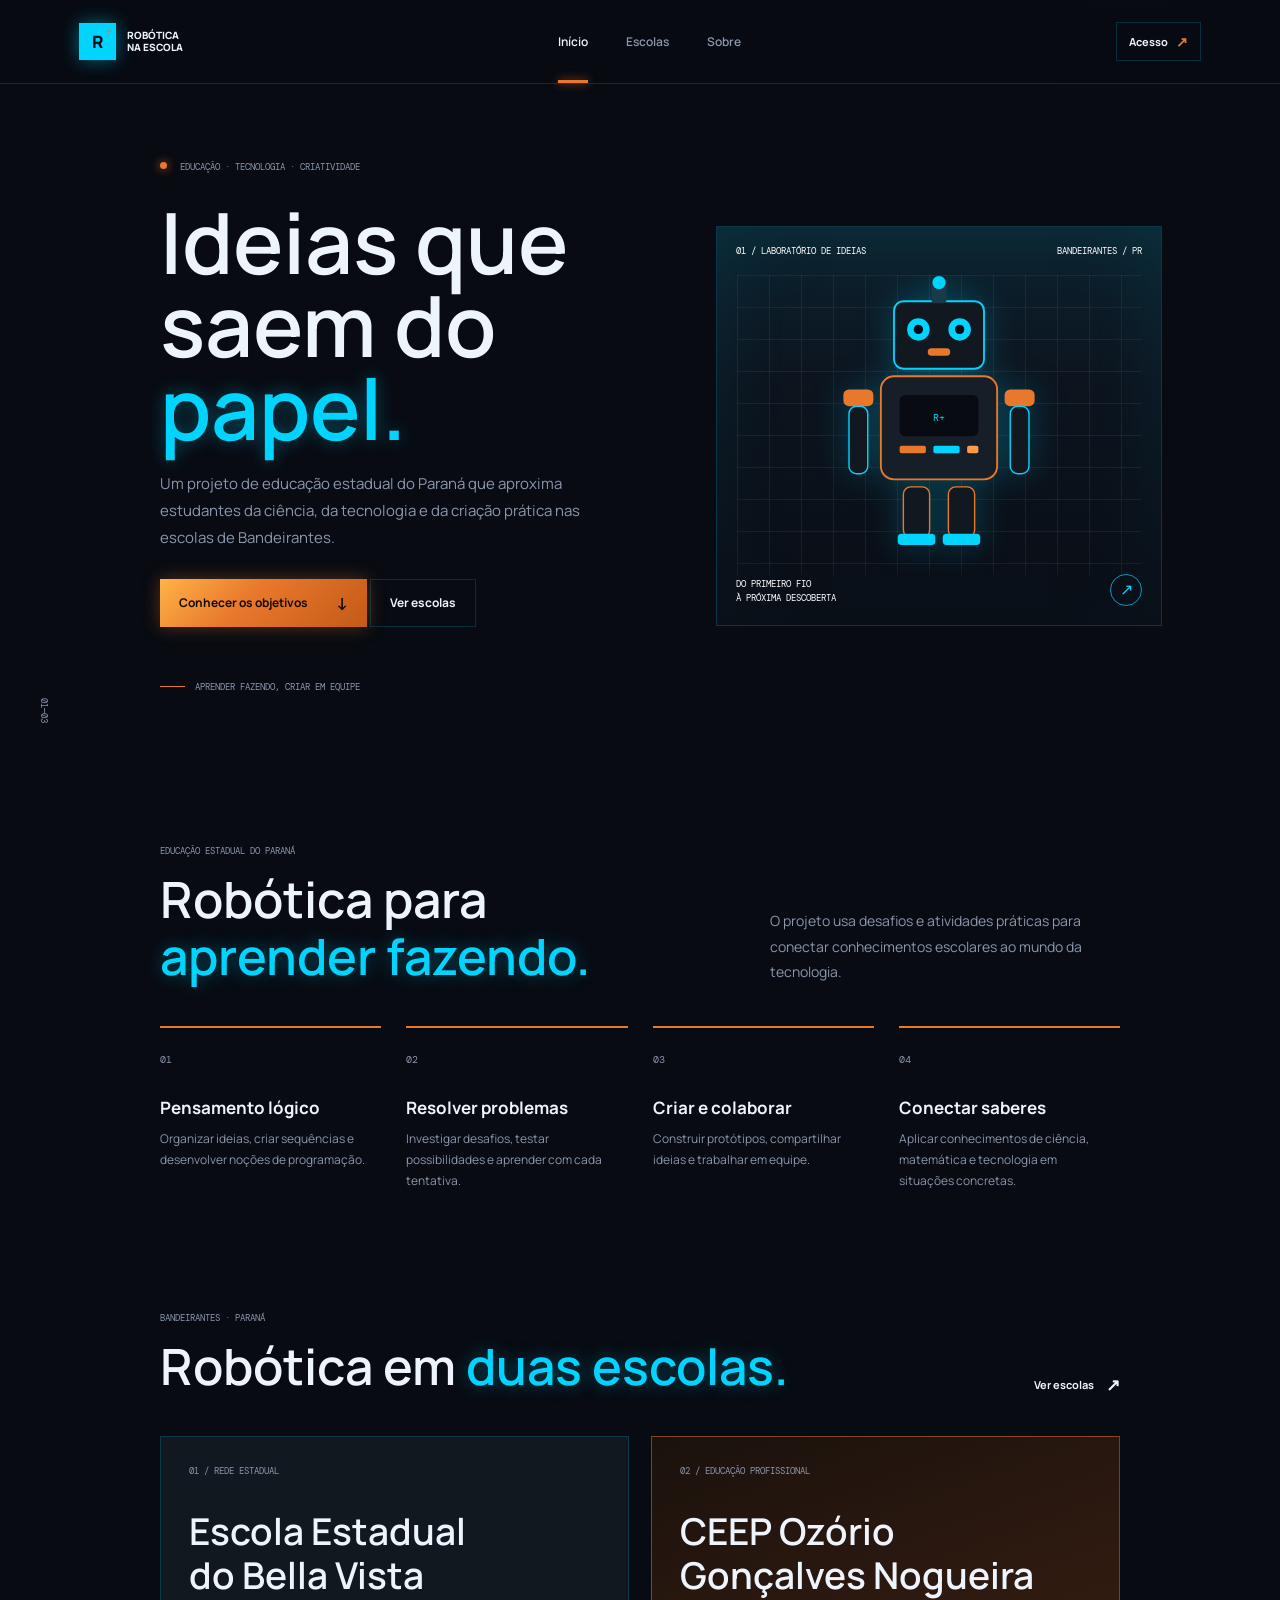
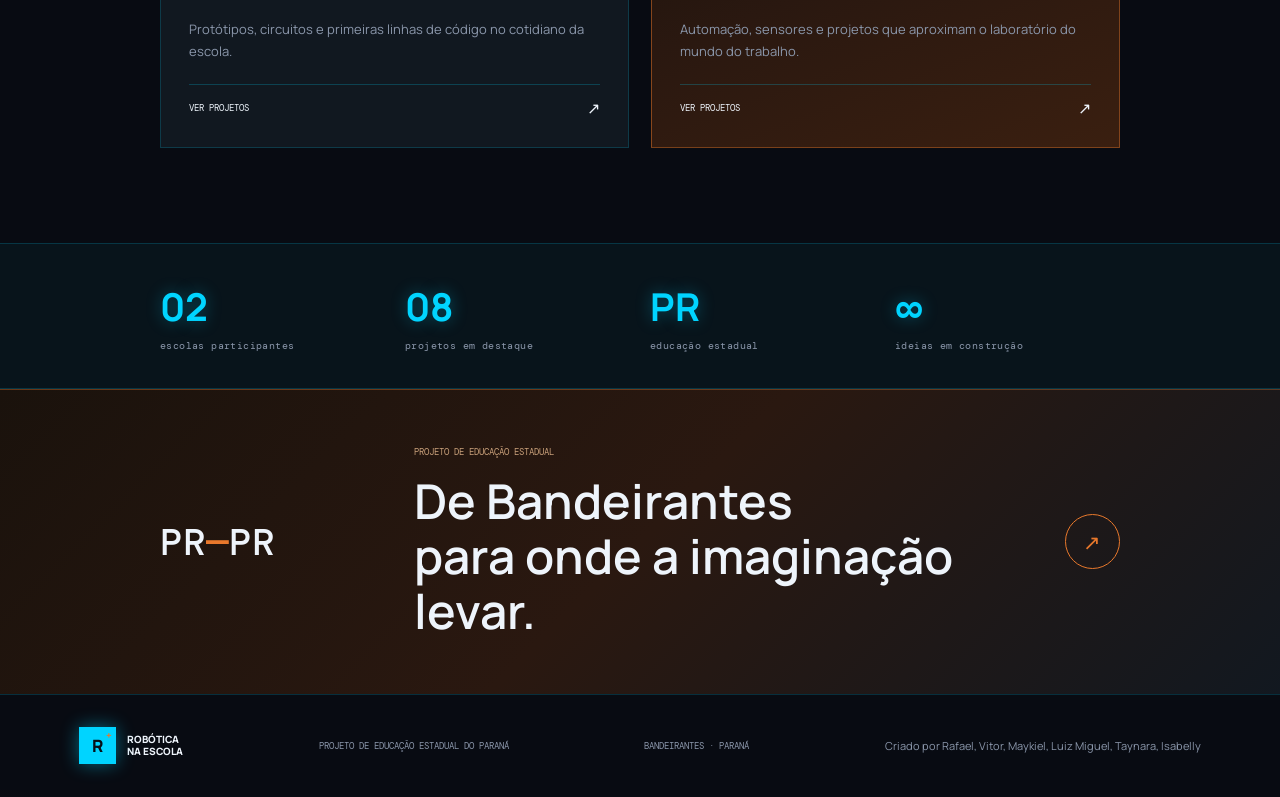
==== commit c0393939: "Apply dark theme with metallic orange and neon blue. Co-authored-by: monkeycode-ai <monkeycode-ai@ch" ====
--- a/index.html
+++ b/index.html
@@ -46,28 +46,28 @@
         <div class="robot-stage">
           <div class="grid-lines" aria-hidden="true"></div>
           <svg class="robot-svg" viewBox="0 0 280 320" fill="none" xmlns="http://www.w3.org/2000/svg" aria-hidden="true">
-            <rect x="92" y="28" width="96" height="72" rx="10" fill="#1B2A22" stroke="#C8E86A" stroke-width="2"/>
-            <circle cx="118" cy="58" r="12" fill="#C8E86A"/>
-            <circle cx="162" cy="58" r="12" fill="#C8E86A"/>
-            <circle cx="118" cy="58" r="5" fill="#11130F"/>
-            <circle cx="162" cy="58" r="5" fill="#11130F"/>
-            <rect x="128" y="78" width="24" height="8" rx="4" fill="#D46A2C"/>
-            <rect x="132" y="8" width="16" height="22" rx="4" fill="#0E7C74"/>
-            <circle cx="140" cy="8" r="7" fill="#C8E86A" class="antenna-dot"/>
-            <rect x="78" y="108" width="124" height="110" rx="14" fill="#24362C" stroke="#E8E0D0" stroke-width="2"/>
-            <rect x="98" y="128" width="84" height="44" rx="6" fill="#11130F"/>
-            <text x="140" y="156" text-anchor="middle" fill="#C8E86A" font-family="DM Mono, monospace" font-size="11">R+</text>
-            <rect x="98" y="182" width="28" height="8" rx="2" fill="#D46A2C"/>
-            <rect x="134" y="182" width="28" height="8" rx="2" fill="#0E7C74"/>
-            <rect x="170" y="182" width="12" height="8" rx="2" fill="#C8E86A"/>
-            <rect x="38" y="122" width="32" height="18" rx="6" fill="#D46A2C"/>
-            <rect x="210" y="122" width="32" height="18" rx="6" fill="#D46A2C"/>
-            <rect x="44" y="140" width="20" height="72" rx="8" fill="#1B2A22" stroke="#C8E86A" stroke-width="1.5"/>
-            <rect x="216" y="140" width="20" height="72" rx="8" fill="#1B2A22" stroke="#C8E86A" stroke-width="1.5"/>
-            <rect x="102" y="226" width="28" height="54" rx="8" fill="#1B2A22" stroke="#E8E0D0" stroke-width="1.5"/>
-            <rect x="150" y="226" width="28" height="54" rx="8" fill="#1B2A22" stroke="#E8E0D0" stroke-width="1.5"/>
-            <rect x="96" y="276" width="40" height="12" rx="4" fill="#0E7C74"/>
-            <rect x="144" y="276" width="40" height="12" rx="4" fill="#0E7C74"/>
+            <rect x="92" y="28" width="96" height="72" rx="10" fill="#121820" stroke="#00D4FF" stroke-width="2"/>
+            <circle cx="118" cy="58" r="12" fill="#00D4FF"/>
+            <circle cx="162" cy="58" r="12" fill="#00D4FF"/>
+            <circle cx="118" cy="58" r="5" fill="#080B12"/>
+            <circle cx="162" cy="58" r="5" fill="#080B12"/>
+            <rect x="128" y="78" width="24" height="8" rx="4" fill="#E8782C"/>
+            <rect x="132" y="8" width="16" height="22" rx="4" fill="#1A3A4A"/>
+            <circle cx="140" cy="8" r="7" fill="#00D4FF" class="antenna-dot"/>
+            <rect x="78" y="108" width="124" height="110" rx="14" fill="#161E28" stroke="#E8782C" stroke-width="2"/>
+            <rect x="98" y="128" width="84" height="44" rx="6" fill="#080B12"/>
+            <text x="140" y="156" text-anchor="middle" fill="#00D4FF" font-family="DM Mono, monospace" font-size="11">R+</text>
+            <rect x="98" y="182" width="28" height="8" rx="2" fill="#E8782C"/>
+            <rect x="134" y="182" width="28" height="8" rx="2" fill="#00D4FF"/>
+            <rect x="170" y="182" width="12" height="8" rx="2" fill="#FF9A4A"/>
+            <rect x="38" y="122" width="32" height="18" rx="6" fill="#E8782C"/>
+            <rect x="210" y="122" width="32" height="18" rx="6" fill="#E8782C"/>
+            <rect x="44" y="140" width="20" height="72" rx="8" fill="#121820" stroke="#00D4FF" stroke-width="1.5"/>
+            <rect x="216" y="140" width="20" height="72" rx="8" fill="#121820" stroke="#00D4FF" stroke-width="1.5"/>
+            <rect x="102" y="226" width="28" height="54" rx="8" fill="#121820" stroke="#E8782C" stroke-width="1.5"/>
+            <rect x="150" y="226" width="28" height="54" rx="8" fill="#121820" stroke="#E8782C" stroke-width="1.5"/>
+            <rect x="96" y="276" width="40" height="12" rx="4" fill="#00D4FF"/>
+            <rect x="144" y="276" width="40" height="12" rx="4" fill="#00D4FF"/>
           </svg>
         </div>
         <div class="visual-caption"><span>DO PRIMEIRO FIO<br>À PRÓXIMA DESCOBERTA</span><span class="caption-arrow">↗</span></div>
--- a/css/style.css
+++ b/css/style.css
@@ -1,54 +1,132 @@
 :root {
-  color-scheme: light;
-  --paper: #f2f0e9;
-  --ink: #202927;
-  --muted: #6d7470;
-  --line: #d8d8cf;
-  --green: #c9f264;
-  --orange: #ec6945;
+  color-scheme: dark;
+  --paper: #080b12;
+  --ink: #eef4fb;
+  --muted: #8b97ab;
+  --line: rgba(0, 212, 255, 0.18);
+  --green: #00d4ff;
+  --orange: #e8782c;
+  --neon: #00d4ff;
+  --surface: #111820;
+  --surface-2: #161e28;
+  --orange-hi: #ff9a4a;
   --display: "Manrope", sans-serif;
   --mono: "DM Mono", monospace;
 }
 * { box-sizing: border-box; }
 html { scroll-behavior: smooth; }
-body { margin: 0; background: var(--paper); color: var(--ink); font-family: var(--display); -webkit-font-smoothing: antialiased; }
+body {
+  margin: 0;
+  background:
+    radial-gradient(1100px 520px at 88% -8%, rgba(0, 212, 255, 0.1), transparent 55%),
+    radial-gradient(900px 420px at -8% 108%, rgba(232, 120, 44, 0.1), transparent 50%),
+    var(--paper);
+  color: var(--ink);
+  font-family: var(--display);
+  -webkit-font-smoothing: antialiased;
+}
 a { color: inherit; text-decoration: none; }
-.site-header { height: 84px; padding: 0 6.2%; display: flex; align-items: center; justify-content: space-between; border-bottom: 1px solid var(--line); }
+.skip-link {
+  position: absolute;
+  left: 16px;
+  top: -40px;
+  z-index: 20;
+  padding: 8px 12px;
+  background: var(--orange);
+  color: #120b06;
+  font-size: 12px;
+  font-weight: 700;
+}
+.skip-link:focus { top: 12px; }
+.site-header {
+  height: 84px;
+  padding: 0 6.2%;
+  display: flex;
+  align-items: center;
+  justify-content: space-between;
+  border-bottom: 1px solid var(--line);
+  background: rgba(8, 11, 18, 0.92);
+  backdrop-filter: blur(12px);
+}
 .brand { display: inline-flex; align-items: center; gap: 11px; font-size: 10px; font-weight: 800; line-height: 1.12; }
-.brand-mark { width: 37px; height: 37px; display: grid; place-items: center; position: relative; background: var(--green); font-size: 17px; font-weight: 800; }
+.brand-mark {
+  width: 37px;
+  height: 37px;
+  display: grid;
+  place-items: center;
+  position: relative;
+  background: var(--neon);
+  color: #061018;
+  font-size: 17px;
+  font-weight: 800;
+  box-shadow: 0 0 18px rgba(0, 212, 255, 0.45);
+}
 .brand-mark span { position: absolute; right: 4px; top: 3px; color: var(--orange); font-size: 10px; }
+.nav-toggle { display: none; }
 .main-nav { display: flex; align-items: center; gap: 38px; height: 100%; }
 .main-nav a { height: 100%; display: inline-flex; align-items: center; position: relative; color: var(--muted); font-size: 12px; font-weight: 600; }
 .main-nav a:hover, .main-nav a.active { color: var(--ink); }
-.main-nav a.active::after { position: absolute; right: 0; bottom: 0; left: 0; height: 3px; background: var(--orange); content: ""; }
+.main-nav a.active::after { position: absolute; right: 0; bottom: 0; left: 0; height: 3px; background: var(--orange); content: ""; box-shadow: 0 0 10px rgba(232, 120, 44, 0.7); }
 .header-place, .eyebrow, .visual-label, .visual-caption, .hero-note, .feature-meta, .project-tag, .site-footer > span { font-family: var(--mono); font-size: 9px; }
 .header-place { color: var(--muted); }
 .eyebrow { margin: 0; color: var(--muted); line-height: 1.7; }
-.live-dot { width: 7px; height: 7px; display: inline-block; margin: 0 8px 1px 0; border-radius: 50%; background: var(--orange); }
+.live-dot {
+  width: 7px;
+  height: 7px;
+  display: inline-block;
+  margin: 0 8px 1px 0;
+  border-radius: 50%;
+  background: var(--orange);
+  box-shadow: 0 0 10px rgba(232, 120, 44, 0.85);
+}
 h1, h2, h3, p { margin-top: 0; }
 .hero { min-height: 590px; padding: 76px 9.2% 66px 12.5%; display: grid; grid-template-columns: 1fr .92fr; align-items: center; gap: 7%; position: relative; overflow: hidden; }
 .hero-copy { position: relative; z-index: 1; }
 .hero h1, .page-hero h1, .about-copy h1 { margin: 26px 0 20px; font-size: clamp(54px, 6.6vw, 88px); font-weight: 600; line-height: .98; }
-h1 em, h2 em { color: #758f38; font-style: normal; }
+h1 em, h2 em {
+  color: var(--neon);
+  font-style: normal;
+  text-shadow: 0 0 18px rgba(0, 212, 255, 0.35);
+}
 .hero-intro, .page-intro { max-width: 420px; margin-bottom: 28px; color: var(--muted); font-size: 15px; line-height: 1.8; }
-.button { display: inline-flex; min-height: 48px; padding: 0 19px; align-items: center; gap: 28px; font-size: 12px; font-weight: 700; transition: transform 180ms ease, background 180ms ease; }
+.button { display: inline-flex; min-height: 48px; padding: 0 19px; align-items: center; gap: 28px; font-size: 12px; font-weight: 700; transition: transform 180ms ease, background 180ms ease, box-shadow 180ms ease; cursor: pointer; }
 .button:hover { transform: translateY(-2px); }
-.button-dark { background: var(--ink); color: white; }
-.button-dark:hover { background: #394540; }
+.button:focus-visible, .header-access:focus-visible, .main-nav a:focus-visible, .text-link:focus-visible, .round-link:focus-visible {
+  outline: 2px solid var(--neon);
+  outline-offset: 3px;
+}
+.button-dark {
+  background: linear-gradient(135deg, #ffb347 0%, #e8782c 42%, #c45a18 100%);
+  color: #140b05;
+  box-shadow: 0 0 18px rgba(232, 120, 44, 0.35);
+}
+.button-dark:hover { background: linear-gradient(135deg, #ffc066 0%, #f08638 42%, #d06620 100%); }
+.button-ghost {
+  border: 1px solid var(--line);
+  background: transparent;
+  color: var(--ink);
+}
+.button-ghost:hover {
+  border-color: var(--neon);
+  box-shadow: 0 0 14px rgba(0, 212, 255, 0.25);
+}
 .button span, .text-link span { font-size: 17px; }
 .hero-note { margin-top: 54px; display: flex; align-items: center; gap: 10px; color: var(--muted); }
 .note-line { width: 25px; height: 1px; background: var(--orange); }
-.hero-visual { min-height: 400px; position: relative; background: #42514b url("https://images.unsplash.com/photo-1485827404703-89b55fcc595e?auto=format&fit=crop&w=1100&q=85") center 42% / cover; }
-.hero-visual::after { position: absolute; inset: 0; background: linear-gradient(180deg, rgba(24,34,30,.24), transparent 40%, rgba(24,34,30,.65)); content: ""; }
-.visual-label, .visual-caption { position: absolute; z-index: 1; right: 19px; left: 19px; display: flex; justify-content: space-between; color: white; }
+.hero-visual { min-height: 400px; position: relative; background: #0c141e; border: 1px solid var(--line); box-shadow: inset 0 0 80px rgba(0, 212, 255, 0.08); }
+.hero-visual::after { position: absolute; z-index: 0; inset: 0; background: linear-gradient(180deg, rgba(0, 212, 255, .08), transparent 40%, rgba(8, 11, 18, .72)); content: ""; }
+.robot-stage { position: absolute; z-index: 1; inset: 48px 20px 50px; display: grid; place-items: center; overflow: hidden; }
+.grid-lines { position: absolute; inset: 0; background-image: linear-gradient(rgba(0, 212, 255, .1) 1px, transparent 1px), linear-gradient(90deg, rgba(0, 212, 255, .1) 1px, transparent 1px); background-size: 32px 32px; }
+.robot-svg { position: relative; z-index: 1; display: block; width: min(100%, 280px); height: 100%; max-height: 320px; filter: drop-shadow(0 0 16px rgba(0, 212, 255, 0.25)); }
+.visual-label, .visual-caption { position: absolute; z-index: 2; right: 19px; left: 19px; display: flex; justify-content: space-between; color: white; }
 .visual-label { top: 18px; }
 .visual-caption { bottom: 19px; align-items: end; line-height: 1.65; }
-.caption-arrow { width: 32px; height: 32px; display: grid; place-items: center; border: 1px solid rgba(255,255,255,.7); border-radius: 50%; font-size: 16px; }
-.hero-index { position: absolute; bottom: 36px; left: 3%; color: #a2a49b; font-family: var(--mono); font-size: 9px; writing-mode: vertical-rl; }
+.caption-arrow { width: 32px; height: 32px; display: grid; place-items: center; border: 1px solid rgba(0, 212, 255, .7); border-radius: 50%; font-size: 16px; color: var(--neon); }
+.hero-index { position: absolute; bottom: 36px; left: 3%; color: var(--muted); font-family: var(--mono); font-size: 9px; writing-mode: vertical-rl; }
 .intro-strip { min-height: 150px; padding: 34px 12.5%; display: grid; grid-template-columns: 1fr 2fr 1fr; align-items: center; gap: 30px; border-block: 1px solid var(--line); }
 .intro-strip p:nth-child(2) { max-width: 600px; margin: 0; font-size: 18px; font-weight: 600; line-height: 1.5; }
 .text-link { display: inline-flex; align-items: center; justify-content: end; gap: 12px; font-size: 11px; font-weight: 700; white-space: nowrap; }
-.text-link:hover { color: #758f38; }
+.text-link:hover { color: var(--neon); }
 .section-wrap { padding-right: 12.5%; padding-left: 12.5%; }
 .objectives { padding-top: 85px; padding-bottom: 85px; }
 .objectives .section-heading { align-items: end; }
@@ -59,14 +137,30 @@
 .objective-grid p { margin: 0; color: var(--muted); font-size: 12px; line-height: 1.75; }
 .schools-preview { padding-top: 20px; padding-bottom: 95px; }
 .school-grid, .school-directory { display: grid; grid-template-columns: repeat(2, minmax(0, 1fr)); gap: 22px; }
-.school-card { min-height: 275px; padding: 28px; display: flex; flex-direction: column; align-items: flex-start; justify-content: space-between; background: #e4e3da; transition: transform 180ms ease, background 180ms ease; }
-.school-card:hover { transform: translateY(-4px); background: #ddded2; }
-.school-card-accent { background: var(--green); }
-.school-card-accent:hover { background: #d9fb8d; }
+.school-card {
+  min-height: 275px;
+  padding: 28px;
+  display: flex;
+  flex-direction: column;
+  align-items: flex-start;
+  justify-content: space-between;
+  background: var(--surface);
+  border: 1px solid var(--line);
+  transition: transform 180ms ease, background 180ms ease, box-shadow 180ms ease;
+}
+.school-card:hover { transform: translateY(-4px); background: var(--surface-2); box-shadow: 0 0 24px rgba(0, 212, 255, 0.12); }
+.school-card-accent {
+  background: linear-gradient(160deg, #1a120c 0%, #2a1810 45%, #3a1f10 100%);
+  border-color: rgba(232, 120, 44, 0.45);
+}
+.school-card-accent:hover {
+  background: linear-gradient(160deg, #23160e 0%, #3a1f10 45%, #4a2612 100%);
+  box-shadow: 0 0 24px rgba(232, 120, 44, 0.18);
+}
 .school-index { font-family: var(--mono); font-size: 9px; color: var(--muted); }
 .school-card h2, .school-card h3 { margin: 32px 0; font-size: clamp(26px, 3vw, 37px); font-weight: 600; line-height: 1.2; }
 .school-card p { max-width: 400px; margin: -12px 0 22px; color: var(--muted); font-size: 13px; line-height: 1.7; }
-.school-link { width: 100%; padding-top: 13px; display: flex; justify-content: space-between; align-items: center; border-top: 1px solid rgba(32,41,39,.28); font-family: var(--mono); font-size: 9px; }
+.school-link { width: 100%; padding-top: 13px; display: flex; justify-content: space-between; align-items: center; border-top: 1px solid rgba(0, 212, 255, .22); font-family: var(--mono); font-size: 9px; }
 .school-link b { font-size: 16px; font-weight: 400; }
 .school-directory { padding-top: 60px; padding-bottom: 90px; }
 .school-directory .school-card { min-height: 330px; }
@@ -74,14 +168,15 @@
 .school-hero h1 { margin: 24px 0 18px; font-size: clamp(46px, 5.6vw, 70px); font-weight: 600; line-height: 1.03; }
 .school-hero .page-intro { max-width: 450px; }
 .school-hero .text-link { justify-content: start; }
-.school-hero-image { min-height: 325px; background-color: #d7d9ce; background-position: center; background-size: cover; }
+.school-hero-image { min-height: 325px; background-color: #121820; background-position: center; background-size: cover; overflow: hidden; border: 1px solid var(--line); }
+.school-hero-image img { width: 100%; height: 100%; min-height: 325px; object-fit: cover; display: block; }
 .school-hero-bella .school-hero-image { background-image: url("https://images.unsplash.com/photo-1581091226825-a6a2a5aee158?auto=format&fit=crop&w=1000&q=85"); }
 .school-hero-ceep .school-hero-image { background-image: url("https://images.unsplash.com/photo-1518770660439-4636190af475?auto=format&fit=crop&w=1000&q=85"); }
 .school-projects { padding-top: 80px; padding-bottom: 95px; }
 .school-projects .section-heading { align-items: end; }
 .school-projects .section-heading h2 { line-height: 1.16; }
-.empty-projects { min-height: 240px; padding: 35px; display: flex; flex-direction: column; align-items: flex-start; justify-content: center; border: 1px dashed #b7bbb0; }
-.empty-mark { width: 36px; height: 36px; margin-bottom: 18px; display: grid; place-items: center; background: var(--green); font-size: 23px; }
+.empty-projects { min-height: 240px; padding: 35px; display: flex; flex-direction: column; align-items: flex-start; justify-content: center; border: 1px dashed rgba(0, 212, 255, 0.35); background: var(--surface); }
+.empty-mark { width: 36px; height: 36px; margin-bottom: 18px; display: grid; place-items: center; background: var(--neon); color: #061018; font-size: 23px; box-shadow: 0 0 14px rgba(0, 212, 255, 0.4); }
 .empty-projects h3 { margin-bottom: 8px; font-size: 18px; font-weight: 600; }
 .empty-projects p { max-width: 540px; margin: 0; color: var(--muted); font-size: 13px; line-height: 1.8; }
 .featured { padding-top: 95px; padding-bottom: 100px; }
@@ -90,22 +185,44 @@
 .feature-grid { display: grid; grid-template-columns: 1.2fr .8fr; align-items: start; gap: 28px; }
 .feature-card { display: block; }
 .feature-card:nth-child(2) { margin-top: 78px; }
-.feature-image { height: 260px; background-color: #d7d9ce; background-position: center; background-size: cover; transition: filter 220ms ease; }
+.feature-image { height: 260px; background-color: #121820; background-position: center; background-size: cover; transition: filter 220ms ease; }
 .feature-card:hover .feature-image { filter: saturate(1.18); }
 .image-circuit { background-image: url("https://images.unsplash.com/photo-1518770660439-4636190af475?auto=format&fit=crop&w=1000&q=80"); }
 .image-team { background-image: url("https://images.unsplash.com/photo-1581091226825-a6a2a5aee158?auto=format&fit=crop&w=900&q=80"); }
 .feature-meta { margin: 16px 0 11px; display: flex; justify-content: space-between; color: var(--muted); }
 .feature-card h3 { margin: 0; font-size: 20px; font-weight: 600; line-height: 1.35; }
-.location-band { min-height: 300px; padding: 55px 12.5%; display: grid; grid-template-columns: .7fr 2fr auto; align-items: center; gap: 40px; background: var(--green); }
+.stats-band {
+  min-height: 140px;
+  padding: 36px 12.5%;
+  display: grid;
+  grid-template-columns: repeat(4, 1fr);
+  gap: 20px;
+  border-block: 1px solid var(--line);
+  background: rgba(0, 212, 255, 0.04);
+}
+.stat { display: grid; gap: 6px; }
+.stat strong { font-size: clamp(28px, 3vw, 40px); font-weight: 700; color: var(--neon); text-shadow: 0 0 16px rgba(0, 212, 255, 0.35); }
+.stat span { color: var(--muted); font-family: var(--mono); font-size: 10px; letter-spacing: .04em; }
+.location-band {
+  min-height: 300px;
+  padding: 55px 12.5%;
+  display: grid;
+  grid-template-columns: .7fr 2fr auto;
+  align-items: center;
+  gap: 40px;
+  background: linear-gradient(135deg, #1a120c 0%, #2a1810 50%, #121820 100%);
+  border-top: 1px solid rgba(232, 120, 44, 0.35);
+}
 .location-number { font-family: var(--mono); font-size: 38px; font-weight: 500; }
 .location-number span { color: var(--orange); }
-.location-band .eyebrow { color: #53623b; }
+.location-band .eyebrow { color: #c9a07a; }
 .location-band h2 { margin: 13px 0 0; font-size: clamp(32px, 4vw, 48px); font-weight: 600; line-height: 1.15; }
-.round-link { width: 55px; height: 55px; display: grid; place-items: center; border: 1px solid var(--ink); border-radius: 50%; font-size: 21px; }
-.round-link:hover { background: rgba(255,255,255,.5); }
-.site-footer { min-height: 103px; padding: 20px 6.2%; display: flex; justify-content: space-between; align-items: center; gap: 20px; }
+.round-link { width: 55px; height: 55px; display: grid; place-items: center; border: 1px solid var(--orange); border-radius: 50%; font-size: 21px; color: var(--orange); }
+.round-link:hover { background: rgba(232, 120, 44, .18); box-shadow: 0 0 16px rgba(232, 120, 44, 0.35); }
+.site-footer { min-height: 103px; padding: 20px 6.2%; display: flex; justify-content: space-between; align-items: center; gap: 20px; border-top: 1px solid var(--line); }
 .site-footer > span { color: var(--muted); }
 .footer-brand { flex-shrink: 0; }
+.credits { margin: 0; color: var(--muted); font-size: 11px; }
 .page-hero { padding: 95px 12.5% 75px; border-bottom: 1px solid var(--line); }
 .page-hero h1 { margin-bottom: 20px; }
 .page-hero .page-intro { margin-bottom: 0; }
@@ -119,29 +236,33 @@
 .project-photo-three { background-image: url("https://images.unsplash.com/photo-1581091226825-a6a2a5aee158?auto=format&fit=crop&w=1100&q=85"); }
 .project-info h2 { margin: 14px 0; font-size: clamp(30px, 3.6vw, 45px); font-weight: 600; line-height: 1.13; }
 .project-info > p:not(.eyebrow) { max-width: 390px; margin-bottom: 22px; color: var(--muted); font-size: 13px; line-height: 1.8; }
-.project-tag { display: inline-block; padding: 8px 10px; background: #e5e4db; color: #59625c; }
-.closing-band { padding: 76px 12.5% 82px; background: var(--ink); color: white; }
-.closing-band .eyebrow { color: #b6c3ad; }
+.project-tag { display: inline-block; padding: 8px 10px; background: var(--surface); color: var(--muted); border: 1px solid var(--line); }
+.closing-band { padding: 76px 12.5% 82px; background: #05070c; color: white; border-top: 1px solid var(--line); }
+.closing-band .eyebrow { color: var(--neon); }
 .closing-band h2 { margin: 15px 0 25px; font-size: clamp(37px, 5vw, 58px); font-weight: 600; line-height: 1.12; }
-.button-light { background: var(--green); color: var(--ink); }
-.button-light:hover { background: #dbff88; }
+.button-light {
+  background: linear-gradient(135deg, #ffb347 0%, #e8782c 42%, #c45a18 100%);
+  color: #140b05;
+}
+.button-light:hover { background: linear-gradient(135deg, #ffc066 0%, #f08638 42%, #d06620 100%); }
 .about-hero { min-height: 530px; padding: 75px 12.5%; display: grid; grid-template-columns: 1fr .86fr; align-items: center; gap: 8%; }
 .about-copy h1 { font-size: clamp(52px, 6vw, 76px); }
 .about-copy .page-intro { max-width: 460px; }
-.about-photo { min-height: 370px; background: #d8d9cd url("https://images.unsplash.com/photo-1518770660439-4636190af475?auto=format&fit=crop&w=1000&q=85") center / cover; }
+.about-photo { min-height: 370px; background: #121820 url("https://images.unsplash.com/photo-1518770660439-4636190af475?auto=format&fit=crop&w=1000&q=85") center / cover; border: 1px solid var(--line); }
 .principles { padding-top: 80px; padding-bottom: 95px; border-top: 1px solid var(--line); }
 .principle-grid { margin-top: 42px; display: grid; grid-template-columns: repeat(3, 1fr); gap: 34px; }
 .principle-grid article { padding-top: 20px; border-top: 2px solid var(--orange); }
 .principle-number { color: var(--muted); font-family: var(--mono); font-size: 10px; }
 .principle-grid h3 { margin: 26px 0 10px; font-size: 19px; font-weight: 700; }
 .principle-grid p { max-width: 280px; margin: 0; color: var(--muted); font-size: 13px; line-height: 1.8; }
-.about-location { min-height: 300px; padding: 56px 17%; display: flex; align-items: center; gap: 10%; background: #e3e3d9; }
-.location-stamp { width: 104px; height: 104px; flex: 0 0 104px; display: grid; place-items: center; border: 1px solid var(--orange); border-radius: 50%; color: #b74c30; font-family: var(--mono); font-size: 10px; line-height: 1.8; text-align: center; transform: rotate(-10deg); }
+.about-location { min-height: 300px; padding: 56px 17%; display: flex; align-items: center; gap: 10%; background: var(--surface); border-block: 1px solid var(--line); }
+.location-stamp { width: 104px; height: 104px; flex: 0 0 104px; display: grid; place-items: center; border: 1px solid var(--orange); border-radius: 50%; color: var(--orange-hi); font-family: var(--mono); font-size: 10px; line-height: 1.8; text-align: center; transform: rotate(-10deg); box-shadow: 0 0 16px rgba(232, 120, 44, 0.2); }
 .about-location h2 { margin: 11px 0; font-size: 33px; font-weight: 600; }
 .about-location div > p:last-child { max-width: 540px; margin: 0; color: var(--muted); font-size: 13px; line-height: 1.8; }
 .header-access { display: inline-flex; align-items: center; gap: 8px; padding: 9px 12px; border: 1px solid var(--line); font-size: 11px; font-weight: 700; }
+.header-access:hover { border-color: var(--neon); box-shadow: 0 0 12px rgba(0, 212, 255, 0.2); }
 .header-access span { color: var(--orange); font-size: 14px; }
-.published-project { margin-top: 18px; padding: 24px; background: #e7e6de; }
+.published-project { margin-top: 18px; padding: 24px; background: var(--surface); border: 1px solid var(--line); }
 .published-project img { width: 100%; max-height: 360px; margin-bottom: 20px; object-fit: cover; }
 .published-project h3 { margin: 0 0 10px; font-size: 22px; }
 .published-project p { max-width: 750px; margin: 0 0 12px; color: var(--muted); font-size: 13px; line-height: 1.8; white-space: pre-line; }
@@ -149,27 +270,42 @@
 .portal-main { min-height: calc(100vh - 187px); padding: 70px 12.5% 90px; display: grid; grid-template-columns: .85fr 1.15fr; align-items: start; gap: 8%; }
 .portal-heading h1 { margin: 24px 0 17px; font-size: clamp(48px, 5vw, 68px); font-weight: 600; line-height: 1.02; }
 .portal-heading > p:last-child { max-width: 390px; color: var(--muted); font-size: 14px; line-height: 1.8; }
-.portal-panel { min-width: 0; padding: 28px; background: #e7e6de; }
-.connection-notice, .workspace-message { margin: 0 0 20px; padding: 12px 14px; background: #f3f0e7; color: var(--muted); font-size: 12px; line-height: 1.6; }
-.workspace-message.is-error { color: #a33d29; }
+.portal-panel { min-width: 0; padding: 28px; background: var(--surface); border: 1px solid var(--line); }
+.connection-notice, .workspace-message { margin: 0 0 20px; padding: 12px 14px; background: var(--surface-2); color: var(--muted); font-size: 12px; line-height: 1.6; border: 1px solid var(--line); }
+.workspace-message.is-error { color: #ff8a70; }
 .login-form, .proposal-form { display: grid; gap: 10px; }
-.signup-form { margin-top: 25px; padding-top: 24px; border-top: 1px solid #c9cbc1; }
+.signup-form { margin-top: 25px; padding-top: 24px; border-top: 1px solid var(--line); }
 .login-form .eyebrow, .proposal-form .eyebrow { margin-bottom: 7px; }
 .login-form label, .proposal-form label { margin-top: 6px; font-size: 12px; font-weight: 700; }
-.login-form input, .proposal-form input, .proposal-form select, .proposal-form textarea { width: 100%; min-height: 44px; padding: 10px 12px; border: 1px solid #c4c7bb; border-radius: 0; background: var(--paper); color: var(--ink); font: inherit; font-size: 13px; }
+.login-form input, .proposal-form input, .proposal-form select, .proposal-form textarea {
+  width: 100%;
+  min-height: 44px;
+  padding: 10px 12px;
+  border: 1px solid var(--line);
+  border-radius: 0;
+  background: #0b1018;
+  color: var(--ink);
+  font: inherit;
+  font-size: 13px;
+}
+.login-form input:focus, .proposal-form input:focus, .proposal-form select:focus, .proposal-form textarea:focus {
+  outline: 2px solid var(--neon);
+  outline-offset: 1px;
+}
 .proposal-form textarea { resize: vertical; line-height: 1.6; }
 .login-form .button, .proposal-form .button { justify-self: start; margin-top: 10px; border: 0; cursor: pointer; }
-.login-form .button-outline { border: 1px solid #9ea49a; background: transparent; color: var(--ink); }
+.login-form .button-outline { border: 1px solid var(--line); background: transparent; color: var(--ink); }
 .form-help { margin: 8px 0 0; color: var(--muted); font-size: 11px; line-height: 1.6; }
 .workspace-top { margin-bottom: 20px; display: flex; justify-content: space-between; align-items: center; gap: 15px; }
 .workspace-top h2 { margin: 5px 0 0; font-size: 23px; }
-.button-outline { min-height: 40px; border: 1px solid #9ea49a; background: transparent; color: var(--ink); cursor: pointer; }
-.proposal-form { padding-top: 22px; border-top: 1px solid #c9cbc1; }
-.dashboard-section { margin-top: 35px; padding-top: 22px; border-top: 1px solid #c9cbc1; }
+.button-outline { min-height: 40px; border: 1px solid var(--line); background: transparent; color: var(--ink); cursor: pointer; }
+.button-outline:hover { border-color: var(--neon); }
+.proposal-form { padding-top: 22px; border-top: 1px solid var(--line); }
+.dashboard-section { margin-top: 35px; padding-top: 22px; border-top: 1px solid var(--line); }
 .dashboard-section h3 { margin-bottom: 15px; font-size: 17px; }
-.dashboard-row { min-height: 48px; padding: 10px 0; display: flex; justify-content: space-between; align-items: center; gap: 14px; border-top: 1px solid #d2d3ca; font-size: 12px; }
-.text-button { flex: 0 0 auto; padding: 8px 0 8px 8px; border: 0; background: transparent; color: #526b35; font: inherit; font-weight: 700; cursor: pointer; }
-.review-item { padding: 18px 0; border-top: 1px solid #d2d3ca; }
+.dashboard-row { min-height: 48px; padding: 10px 0; display: flex; justify-content: space-between; align-items: center; gap: 14px; border-top: 1px solid var(--line); font-size: 12px; }
+.text-button { flex: 0 0 auto; padding: 8px 0 8px 8px; border: 0; background: transparent; color: var(--neon); font: inherit; font-weight: 700; cursor: pointer; }
+.review-item { padding: 18px 0; border-top: 1px solid var(--line); }
 .review-item h4 { margin: 0 0 8px; font-size: 16px; }
 .review-item p { margin: 0 0 8px; color: var(--muted); font-size: 12px; line-height: 1.7; white-space: pre-line; }
 .review-actions { display: flex; gap: 10px; margin-top: 15px; }
@@ -177,11 +313,16 @@
 .review-actions .button:disabled { opacity: .5; cursor: wait; }
 [hidden] { display: none !important; }
 @media (max-width: 760px) {
-  .site-header { height: 72px; padding: 0 5%; }
+  .site-header { height: 72px; padding: 0 5%; position: relative; }
   .brand { gap: 8px; font-size: 9px; }
   .brand-mark { width: 33px; height: 33px; }
-  .main-nav { gap: 17px; }
-  .main-nav a { font-size: 11px; }
+  .nav-toggle { width: 40px; height: 40px; padding: 10px; display: flex; flex-direction: column; justify-content: center; gap: 5px; border: 1px solid var(--line); background: transparent; cursor: pointer; }
+  .nav-toggle > span:not(.sr-only) { width: 18px; height: 2px; background: var(--ink); }
+  .nav-toggle .sr-only { position: absolute; width: 1px; height: 1px; padding: 0; margin: -1px; overflow: hidden; clip: rect(0, 0, 0, 0); white-space: nowrap; border: 0; }
+  .main-nav { position: absolute; z-index: 5; top: 100%; right: 0; left: 0; height: auto; padding: 12px 5%; display: none; flex-direction: column; align-items: stretch; gap: 0; border-bottom: 1px solid var(--line); background: var(--paper); }
+  .main-nav.is-open { display: flex; }
+  .main-nav a { min-height: 44px; font-size: 12px; }
+  .main-nav a.active::after { right: auto; width: 28px; }
   .header-place { display: none; }
   .header-access { padding: 7px 8px; font-size: 10px; }
   .hero { min-height: auto; padding: 62px 7% 48px; grid-template-columns: 1fr; gap: 38px; }
@@ -208,6 +349,7 @@
   .school-hero { min-height: auto; padding: 58px 7% 44px; grid-template-columns: 1fr; gap: 25px; }
   .school-hero h1 { font-size: clamp(43px, 11vw, 64px); }
   .school-hero-image { min-height: 270px; }
+  .school-hero-image img { min-height: 270px; }
   .school-projects { padding-top: 55px; padding-bottom: 65px; }
   .school-projects .section-heading { align-items: start; }
   .empty-projects { min-height: 220px; padding: 25px; }
@@ -216,6 +358,7 @@
   .feature-grid { grid-template-columns: 1fr; gap: 36px; }
   .feature-card:nth-child(2) { margin-top: 0; }
   .feature-image { height: 250px; }
+  .stats-band { padding: 30px 7%; grid-template-columns: repeat(2, 1fr); gap: 18px; }
   .location-band { min-height: 280px; padding: 45px 7%; grid-template-columns: 1fr auto; gap: 15px; }
   .location-number { grid-column: 1 / -1; font-size: 29px; }
   .location-band h2 { font-size: 34px; }
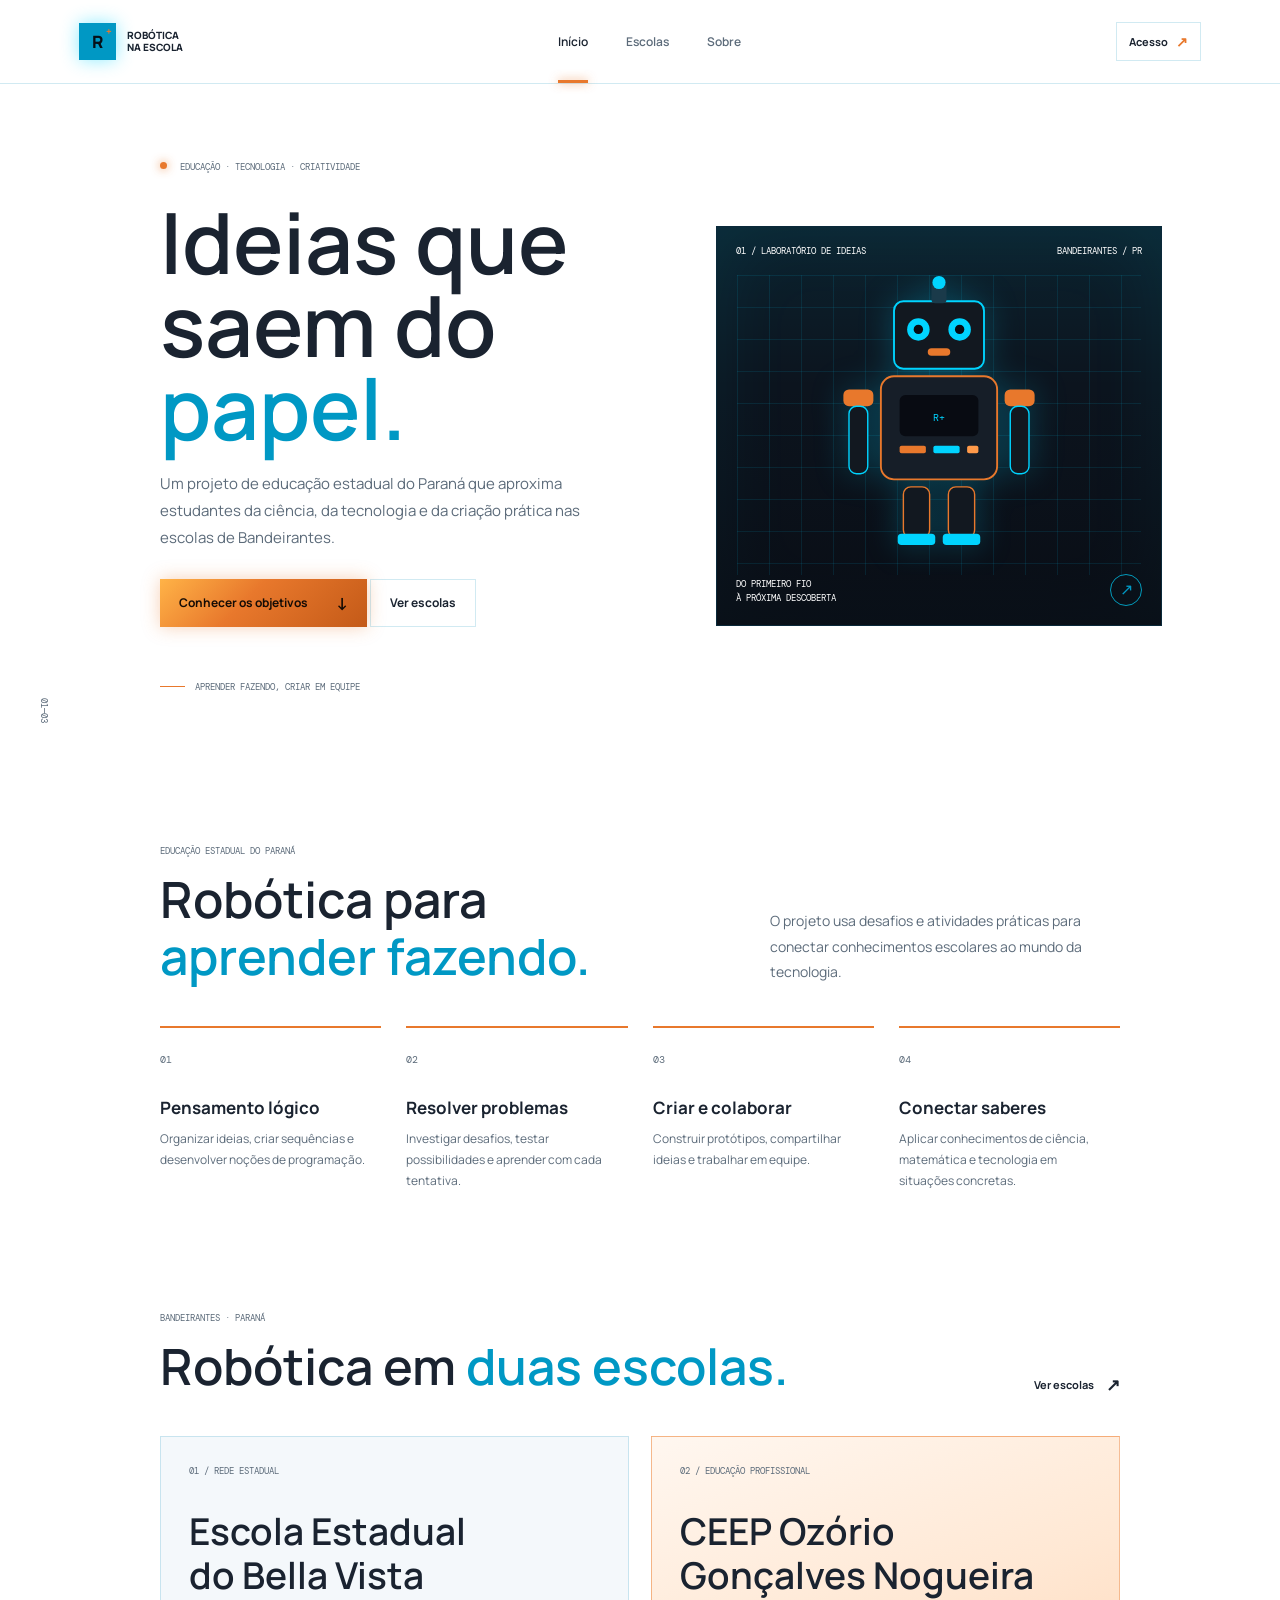
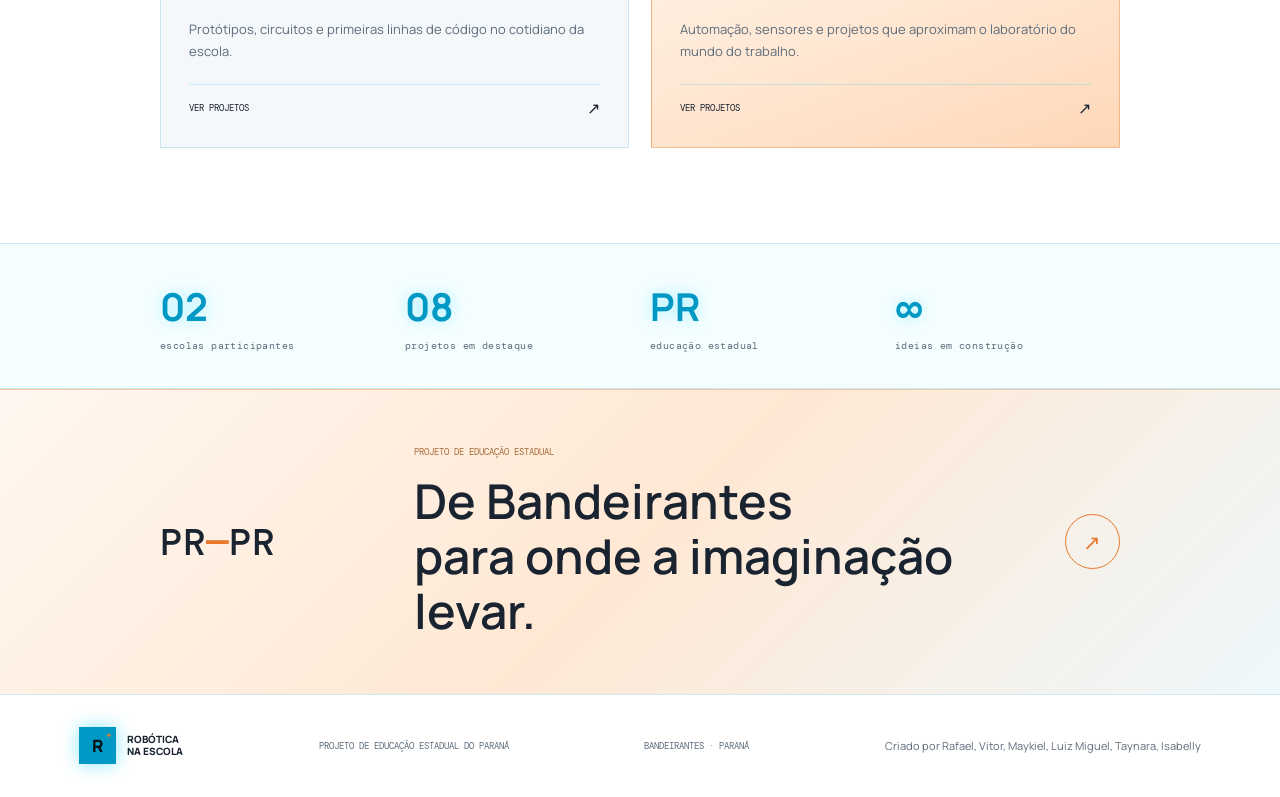
==== commit 68764385: "Force a white page background and bust CSS cache. Co-authored-by: monkeycode-ai <monkeycode-ai@chait" ====
--- a/index.html
+++ b/index.html
@@ -8,7 +8,7 @@
   <link rel="preconnect" href="https://fonts.googleapis.com">
   <link rel="preconnect" href="https://fonts.gstatic.com" crossorigin>
   <link href="https://fonts.googleapis.com/css2?family=DM+Mono:wght@400;500&family=Manrope:wght@400;500;600;700;800&display=swap" rel="stylesheet">
-  <link rel="stylesheet" href="css/style.css">
+  <link rel="stylesheet" href="css/style.css?v=2">
 </head>
 <body>
   <a class="skip-link" href="#conteudo">Ir para o conteúdo</a>
--- a/css/style.css
+++ b/css/style.css
@@ -1,26 +1,26 @@
 :root {
-  color-scheme: dark;
-  --paper: #080b12;
-  --ink: #eef4fb;
-  --muted: #8b97ab;
-  --line: rgba(0, 212, 255, 0.18);
+  color-scheme: light;
+  --paper: #ffffff;
+  --ink: #1a2330;
+  --muted: #5c6b7a;
+  --line: rgba(0, 140, 180, 0.18);
   --green: #00d4ff;
   --orange: #e8782c;
-  --neon: #00d4ff;
-  --surface: #111820;
-  --surface-2: #161e28;
-  --orange-hi: #ff9a4a;
+  --neon: #0098c4;
+  --surface: #f4f8fb;
+  --surface-2: #eaf2f6;
+  --orange-hi: #e8782c;
   --display: "Manrope", sans-serif;
   --mono: "DM Mono", monospace;
 }
 * { box-sizing: border-box; }
-html { scroll-behavior: smooth; }
+html {
+  scroll-behavior: smooth;
+  background: #ffffff;
+}
 body {
   margin: 0;
-  background:
-    radial-gradient(1100px 520px at 88% -8%, rgba(0, 212, 255, 0.1), transparent 55%),
-    radial-gradient(900px 420px at -8% 108%, rgba(232, 120, 44, 0.1), transparent 50%),
-    var(--paper);
+  background: #ffffff;
   color: var(--ink);
   font-family: var(--display);
   -webkit-font-smoothing: antialiased;
@@ -45,7 +45,7 @@
   align-items: center;
   justify-content: space-between;
   border-bottom: 1px solid var(--line);
-  background: rgba(8, 11, 18, 0.92);
+  background: #ffffff;
   backdrop-filter: blur(12px);
 }
 .brand { display: inline-flex; align-items: center; gap: 11px; font-size: 10px; font-weight: 800; line-height: 1.12; }
@@ -86,7 +86,6 @@
 h1 em, h2 em {
   color: var(--neon);
   font-style: normal;
-  text-shadow: 0 0 18px rgba(0, 212, 255, 0.35);
 }
 .hero-intro, .page-intro { max-width: 420px; margin-bottom: 28px; color: var(--muted); font-size: 15px; line-height: 1.8; }
 .button { display: inline-flex; min-height: 48px; padding: 0 19px; align-items: center; gap: 28px; font-size: 12px; font-weight: 700; transition: transform 180ms ease, background 180ms ease, box-shadow 180ms ease; cursor: pointer; }
@@ -150,11 +149,11 @@
 }
 .school-card:hover { transform: translateY(-4px); background: var(--surface-2); box-shadow: 0 0 24px rgba(0, 212, 255, 0.12); }
 .school-card-accent {
-  background: linear-gradient(160deg, #1a120c 0%, #2a1810 45%, #3a1f10 100%);
+  background: linear-gradient(160deg, #fff7f0 0%, #ffe8d4 55%, #ffd7b8 100%);
   border-color: rgba(232, 120, 44, 0.45);
 }
 .school-card-accent:hover {
-  background: linear-gradient(160deg, #23160e 0%, #3a1f10 45%, #4a2612 100%);
+  background: linear-gradient(160deg, #fff3e8 0%, #ffdcc0 55%, #ffc89a 100%);
   box-shadow: 0 0 24px rgba(232, 120, 44, 0.18);
 }
 .school-index { font-family: var(--mono); font-size: 9px; color: var(--muted); }
@@ -210,12 +209,12 @@
   grid-template-columns: .7fr 2fr auto;
   align-items: center;
   gap: 40px;
-  background: linear-gradient(135deg, #1a120c 0%, #2a1810 50%, #121820 100%);
+  background: linear-gradient(135deg, #fff7f0 0%, #ffe8d4 50%, #eef8fb 100%);
   border-top: 1px solid rgba(232, 120, 44, 0.35);
 }
 .location-number { font-family: var(--mono); font-size: 38px; font-weight: 500; }
 .location-number span { color: var(--orange); }
-.location-band .eyebrow { color: #c9a07a; }
+.location-band .eyebrow { color: #a86a38; }
 .location-band h2 { margin: 13px 0 0; font-size: clamp(32px, 4vw, 48px); font-weight: 600; line-height: 1.15; }
 .round-link { width: 55px; height: 55px; display: grid; place-items: center; border: 1px solid var(--orange); border-radius: 50%; font-size: 21px; color: var(--orange); }
 .round-link:hover { background: rgba(232, 120, 44, .18); box-shadow: 0 0 16px rgba(232, 120, 44, 0.35); }
@@ -237,7 +236,7 @@
 .project-info h2 { margin: 14px 0; font-size: clamp(30px, 3.6vw, 45px); font-weight: 600; line-height: 1.13; }
 .project-info > p:not(.eyebrow) { max-width: 390px; margin-bottom: 22px; color: var(--muted); font-size: 13px; line-height: 1.8; }
 .project-tag { display: inline-block; padding: 8px 10px; background: var(--surface); color: var(--muted); border: 1px solid var(--line); }
-.closing-band { padding: 76px 12.5% 82px; background: #05070c; color: white; border-top: 1px solid var(--line); }
+.closing-band { padding: 76px 12.5% 82px; background: #0c3a4a; color: white; border-top: 1px solid var(--line); }
 .closing-band .eyebrow { color: var(--neon); }
 .closing-band h2 { margin: 15px 0 25px; font-size: clamp(37px, 5vw, 58px); font-weight: 600; line-height: 1.12; }
 .button-light {
@@ -272,7 +271,7 @@
 .portal-heading > p:last-child { max-width: 390px; color: var(--muted); font-size: 14px; line-height: 1.8; }
 .portal-panel { min-width: 0; padding: 28px; background: var(--surface); border: 1px solid var(--line); }
 .connection-notice, .workspace-message { margin: 0 0 20px; padding: 12px 14px; background: var(--surface-2); color: var(--muted); font-size: 12px; line-height: 1.6; border: 1px solid var(--line); }
-.workspace-message.is-error { color: #ff8a70; }
+.workspace-message.is-error { color: #c2472f; }
 .login-form, .proposal-form { display: grid; gap: 10px; }
 .signup-form { margin-top: 25px; padding-top: 24px; border-top: 1px solid var(--line); }
 .login-form .eyebrow, .proposal-form .eyebrow { margin-bottom: 7px; }
@@ -283,7 +282,7 @@
   padding: 10px 12px;
   border: 1px solid var(--line);
   border-radius: 0;
-  background: #0b1018;
+  background: #ffffff;
   color: var(--ink);
   font: inherit;
   font-size: 13px;
@@ -294,6 +293,9 @@
 }
 .proposal-form textarea { resize: vertical; line-height: 1.6; }
 .login-form .button, .proposal-form .button { justify-self: start; margin-top: 10px; border: 0; cursor: pointer; }
+.form-actions { display: flex; flex-wrap: wrap; gap: 10px; align-items: center; }
+.dashboard-actions { display: flex; gap: 12px; flex: 0 0 auto; }
+.text-button-danger { color: #c2472f; }
 .login-form .button-outline { border: 1px solid var(--line); background: transparent; color: var(--ink); }
 .form-help { margin: 8px 0 0; color: var(--muted); font-size: 11px; line-height: 1.6; }
 .workspace-top { margin-bottom: 20px; display: flex; justify-content: space-between; align-items: center; gap: 15px; }
